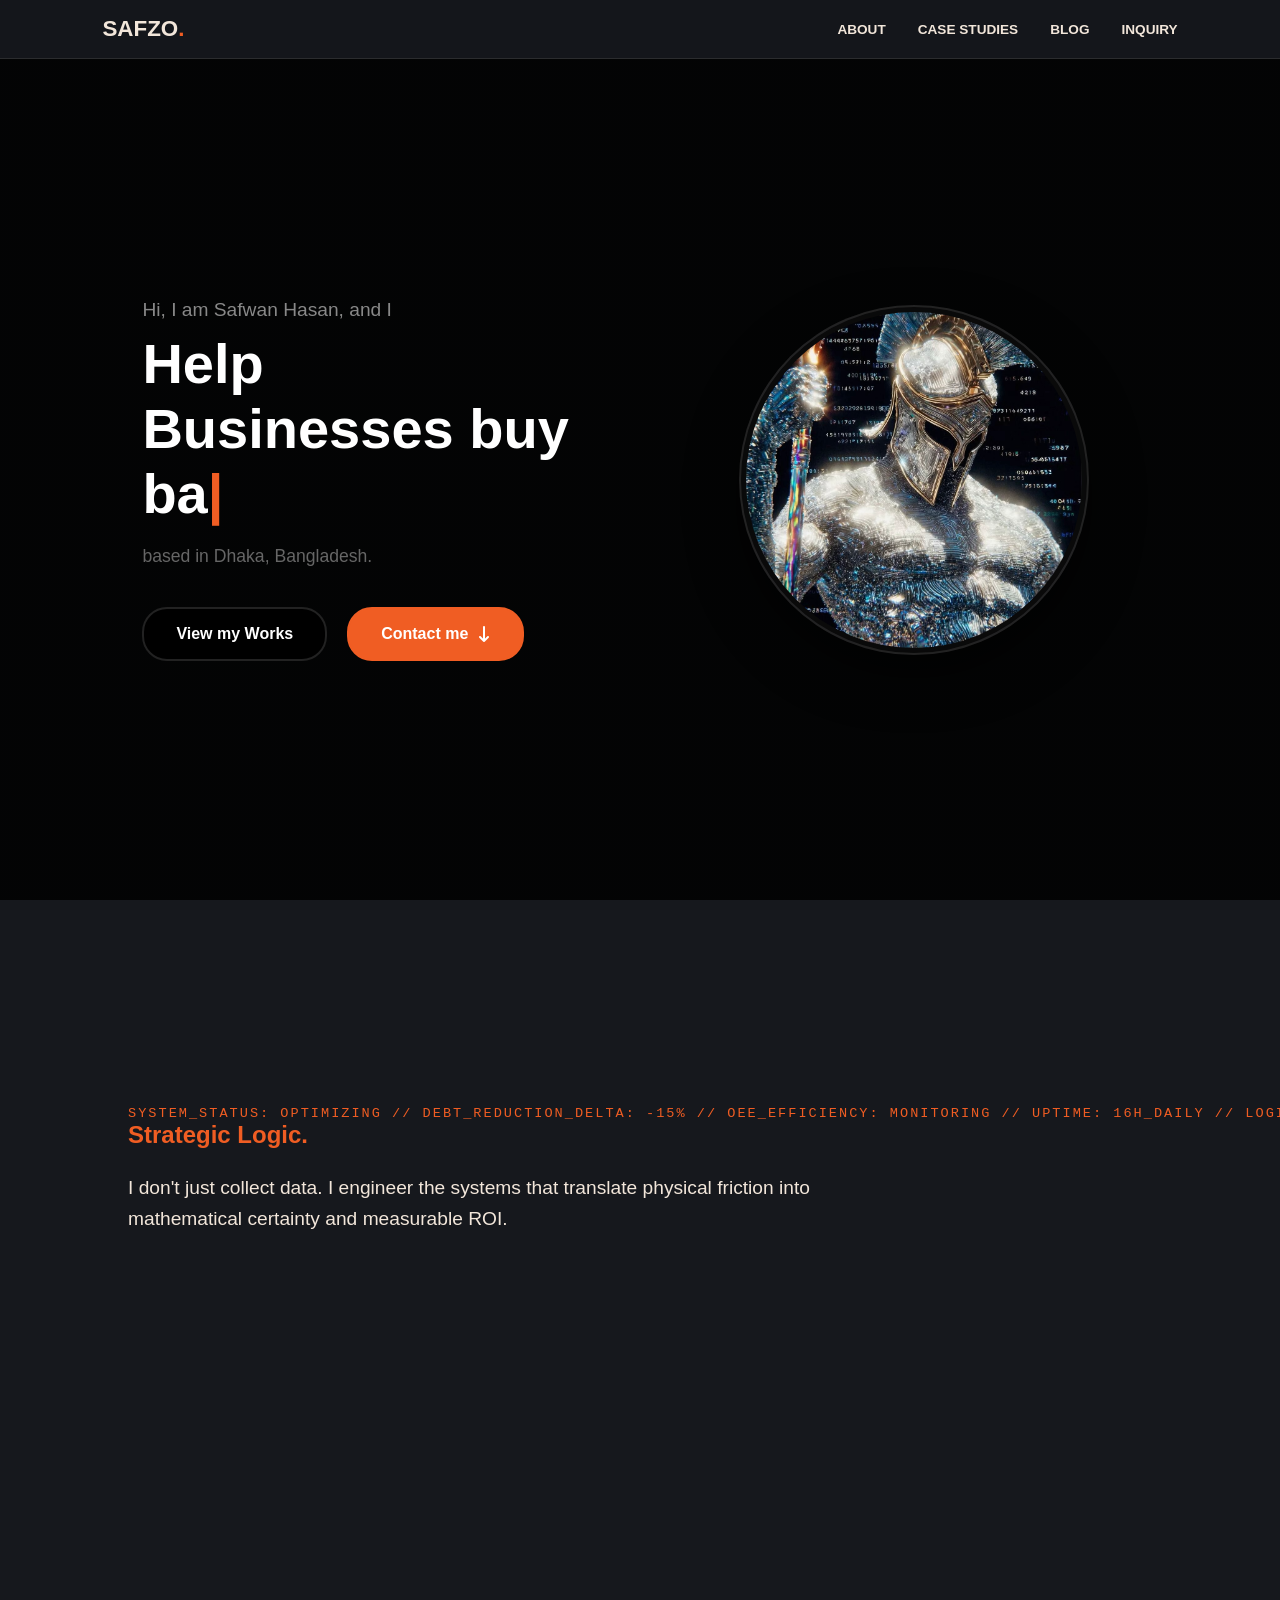
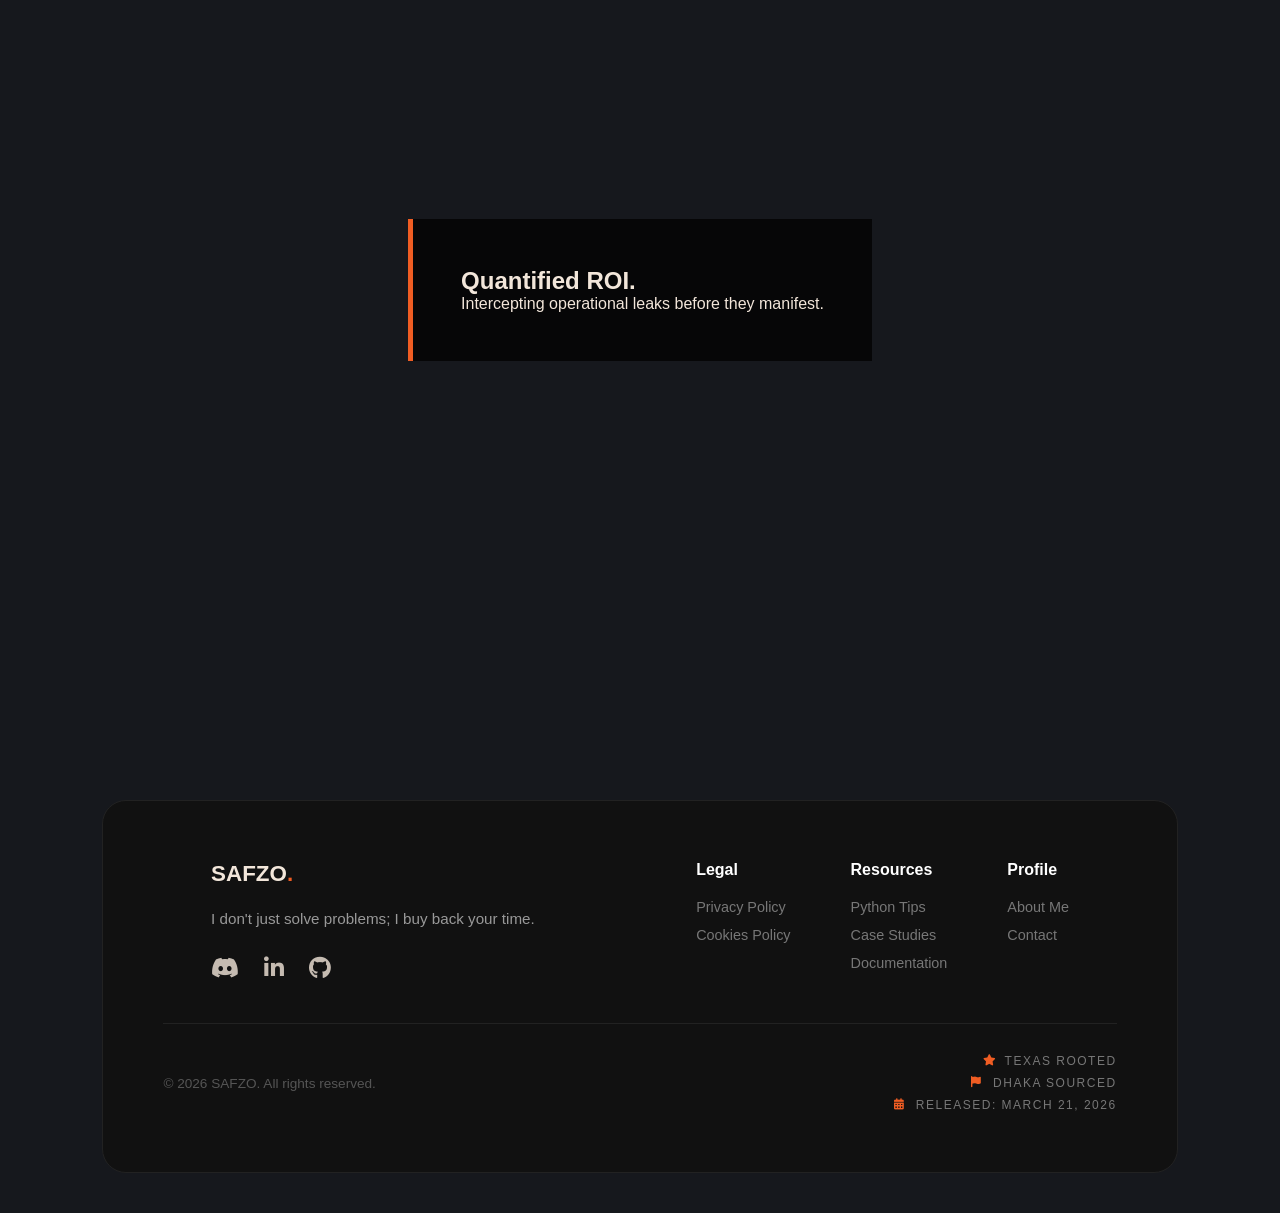
==== index.html @ 4d89f004 "Update index.html" ====
<!DOCTYPE html>
<html lang="en">
<head>
    <meta charset="UTF-8">
    <meta name="viewport" content="width=device-width, initial-scale=1.0">
    <title>SAFZO | Home</title>
    <link rel="stylesheet" href="style.css">
    <link rel="stylesheet" href="https://cdnjs.cloudflare.com/ajax/libs/font-awesome/6.5.1/css/all.min.css">
</head>
<body>
    <nav>
        <a href="./index.html" class="logo">SAFZO<span>.</span></a>
        <ul class="nav-links">
            <li><a href="about.html">About</a></li>
            <li><a href="cases.html">Case Studies</a></li>
            <li><a href="blog.html">Blog</a></li>
            <li><a href="inquiry.html">Inquiry</a></li>
        </ul>
        <button class="hamburger" id="hamBtn">☰</button>
    </nav>


    <div class="mobile-menu" id="mobileMenu">
        <button class="close-mobile" id="closeMenu">✕</button>
        <a href="./index.html" style="color:var(--accent-orange)">Home</a>
        <a href="about.html">About</a>
        <a href="cases.html">Case Studies</a>
        <a href="blog.html">Blog</a>
        <a href="inquiry.html">Inquiry</a>
    </div>


    <section class="hero-parallax-section">
        <div class="hero-container">
            <div class="hero-text-col">
                <p class="hero-intro">Hi, I am Safwan Hasan, and I</p>

             
                <h1 class="hero-title">
                    <span id="typewriter"></span><span class="cursor">|</span>
                </h1>
                
                <p class="hero-sub">based in Dhaka, Bangladesh.</p>

      
                <div class="hero-actions">
                    <a href="cases.html" class="btn btn-works">View my Works</a>
                    <a href="inquiry.html" class="btn btn-contact">Contact me <i class="fa-solid fa-arrow-down-long"></i></a>
                </div>
            </div>

     
            <div class="hero-image-col">
                <div class="image-wrapper">
                    <img src="Binary Bane.jpg" alt="Safwan Hasan" class="hero-headshot">
                </div>
            </div>
        </div>
    </section>


    <section class="static-section">
        <div style="width: 100%;">
            <section class="marquee-ribbon">
                <div class="marquee-track">
                    <div class="marquee-content">
                        <span>SYSTEM_STATUS: OPTIMIZING // DEBT_REDUCTION_DELTA: -15% // OEE_EFFICIENCY: MONITORING // UPTIME: 16H_DAILY // LOGISTICS_PIPELINE: INITIALIZING // </span>
                        <span>SYSTEM_STATUS: OPTIMIZING // DEBT_REDUCTION_DELTA: -15% // OEE_EFFICIENCY: MONITORING // UPTIME: 16H_DAILY // LOGISTICS_PIPELINE: INITIALIZING // </span>
                        <span>SYSTEM_STATUS: OPTIMIZING // DEBT_REDUCTION_DELTA: -15% // OEE_EFFICIENCY: MONITORING // UPTIME: 16H_DAILY // LOGISTICS_PIPELINE: INITIALIZING // </span>
                    </div>
                </div>
            </section>
            <h2 style="color:var(--accent-orange); margin-bottom: 1.5rem;">Strategic Logic.</h2>
            <p style="font-size: 1.2rem; line-height: 1.6; max-width: 800px;">
                I don't just collect data. I engineer the systems that translate physical friction into mathematical certainty and measurable ROI.
            </p>
        </div>
    </section>

    <section class="parallax-bg" style="background-image: linear-gradient(rgba(0,0,0,0.6), rgba(0,0,0,0.6)), url('https://images.unsplash.com/photo-1504384308090-c894fdcc538d?q=80&w=2070');">
        <div class="content-card">
            <h2>Quantified ROI.</h2>
            <p>Intercepting operational leaks before they manifest.</p>
        </div>
    </section>
        <footer class="footer-container">
        <div class="footer-card">
            <div class="footer-main">
                <div class="footer-info">
                    <a href="index.html" class="logo">SAFZO<span>.</span></a>
                    <p class="footer-bio">
                        I don't just solve problems; I buy back your time.
                    </p>
                    <div class="footer-socials">
                        <a href="https://discord.com/users/safzo" target="_blank" title="Join my Discord">
                            <i class="fa-brands fa-discord"></i>
                        </a>
                        <a href="https://www.linkedin.com/in/safhasan" target="_blank" title="LinkedIn Profile">
                            <i class="fa-brands fa-linkedin-in"></i>
                        </a>
                        <a href="https://github.com/safzo" target="_blank" title="GitHub Portfolio">
                            <i class="fa-brands fa-github"></i>
                        </a>
                    </div>
                </div>
    
                <div class="footer-columns">
                    <div class="footer-col">
                        <h4>Legal</h4>
                        <a href="legal.html">Privacy Policy</a>
                        <a href="cookies.html">Cookies Policy</a>
                    </div>
                    <div class="footer-col">
                        <h4>Resources</h4>
                        <a href="blog.html">Python Tips</a>
                        <a href="cases.html">Case Studies</a>
                        <a href="#">Documentation</a>
                    </div>
                    <div class="footer-col">
                        <h4>Profile</h4>
                        <a href="about.html">About Me</a>
                        <a href="inquiry.html">Contact</a>
                    </div>
                </div>
            </div>
    
            <hr class="footer-divider">
    
            <div class="footer-bottom">
                <p>&copy; 2026 SAFZO. All rights reserved.</p>
                <div class="footer-legal">
                    <div class="footer-log-item">
                        <i class="fa-solid fa-star"></i> Texas Rooted
                    </div>
                    <div class="footer-log-item">
                        <i class="fa-solid fa-flag"></i> Dhaka Sourced
                    </div>
                    <div class="footer-log-item">
                        <i class="fa-solid fa-calendar-days"></i> Released: March 21, 2026
                    </div>
                </div>
            </div>
        </div>
    </footer>
    <button id="backToTop" title="Go to top">↑</button>
    <script src="script.js"></script>
</body>
</html>
---- style.css ----
:root {
    --bg-black: #16181d;
    --card-blue: #1f2833;
    --accent-orange: #f05d23;
    --text-beige: #f2e6da;
}

* { margin: 0; padding: 0; box-sizing: border-box; scroll-behavior: smooth; }
body { 
    background: var(--bg-black); 
    color: var(--text-beige); 
    font-family: 'Inter', sans-serif; 
    overflow-x: hidden;
    min-height: 100vh; /* Takes at least the full screen */
    overflow-y: visible; /* Standard scrolling */
}



/* --- NAVIGATION --- */
nav {
    position: fixed; top: 0; width: 100%; padding: 1rem 8%;
    display: flex; justify-content: space-between; align-items: center;
    background: rgba(22, 24, 29, 0.95); backdrop-filter: blur(10px);
    z-index: 2000; border-bottom: 1px solid rgba(242, 230, 218, 0.1);
}
.logo { text-decoration: none; color: var(--text-beige); font-weight: 800; font-size: 1.4rem; }
.logo span { color: var(--accent-orange); }

.nav-links { display: flex; list-style: none; gap: 2rem; }
.nav-links a { 
    color: var(--text-beige); 
    text-decoration: none; 
    font-size: 0.85rem; 
    font-weight: 600; 
    text-transform: uppercase; 
    /* Smooth transition for the color change */
    transition: color 0.3s ease;
}
.nav-links a:hover {
    color: var(--accent-orange);
}

.hamburger { display: none; background: none; border: none; color: var(--text-beige); font-size: 1.8rem; cursor: pointer; z-index: 4000; }

/* --- MOBILE MENU --- */
.mobile-menu {
    position: fixed; 
    top: 0; 
    right: -100%; 
    width: 100%; 
    height: 100vh;
    background: var(--bg-black); 
    z-index: 3000; 
    display: flex; 
    flex-direction: column;
    justify-content: center; 
    align-items: center; 
    transition: 0.4s cubic-bezier(0.77,0,0.175,1);
}

/* Styling for the internal Close button */
.close-mobile {
    position: absolute;
    top: 25px;
    right: 8%;
    background: none;
    border: none;
    color: var(--accent-orange); /* Orange makes it easy to find */
    font-size: 2.5rem;
    cursor: pointer;
    padding: 10px;
}

.mobile-menu.active { right: 0; }
.mobile-menu a { 
    font-size: 1.8rem; color: var(--text-beige); text-decoration: none; 
    padding: 1.2rem 0; width: 80%; text-align: center; border-bottom: 1px solid var(--accent-orange);
}

@media (max-width: 1024px) {
    .nav-links { display: none; }
    .hamburger { display: block; }
}

/* --- SECTIONS --- */
/* First Section */

.hero-parallax-section {
    /* Replace the URL with your preferred technical/dark background */
    background-image: linear-gradient(rgba(0,0,0,0.85), rgba(0,0,0,0.85)), 
                      url('https://images.unsplash.com/photo-1451187580459-43490279c0fa?q=80&w=2072');
    
    background-attachment: fixed; /* This creates the Parallax effect */
    background-position: center;
    background-repeat: no-repeat;
    background-size: cover;
    
    display: flex;
    align-items: center;
    min-height: 100vh;
    width: 100%;
}

/* Ensure the container inside stays centered and transparent */
.hero-container {
    display: flex;
    justify-content: space-between;
    align-items: center;
    max-width: 1200px;
    margin: 0 auto;
    padding: 160px 8% 100px; /* Extra top padding to clear the fixed nav */
    min-height: 80vh;
    width: 100%;
    gap: 100px; /* To increase the distance between the columns */
}

.hero-text-col { flex: 1; }

.hero-intro {
    font-size: 1.2rem;
    color: #888;
    margin-bottom: 10px;
}

/* Maintain existing text and image styles */
.hero-title {
    font-size: 3.5rem;
    min-height: 1.2em; /* Prevents layout jump while typing */
    margin-bottom: 20px;
    color: #fff;
}

.highlight-orange {
    color: var(--accent-orange);
    text-shadow: 0 0 15px rgba(255, 136, 0, 0.3); /* Subtle glow for the final text */
    transition: color 0.5s ease;
}

.hero-sub {
    font-size: 1.1rem;
    color: #666;
    margin-bottom: 40px;
}

/* Buttons: 25px corners and specific hover logic */
.hero-actions { display: flex; gap: 20px; }

.btn {
    padding: 16px 32px;
    border-radius: 25px;
    font-weight: 600;
    text-decoration: none;
    transition: 0.3s all ease;
    display: inline-flex;
    align-items: center;
    gap: 10px;
}

.btn-works {
    background: #000;
    color: #fff;
    border: 2px solid #222;
}

.btn-works:hover {
    background: var(--accent-orange);
    border-color: var(--accent-orange);
}

.btn-contact {
    background: var(--accent-orange);
    color: #fff;
    border: 2px solid var(--accent-orange);
}

.btn-contact:hover {
    background: transparent;
    color: var(--accent-orange);
}

/* Image Wrapper: Circle with 2px border and shadow */
.hero-image-col {
    flex: 1;
    display: flex;
    justify-content: center;
}

/* Adjust image wrapper for better visibility against parallax bg */
.image-wrapper {
    width: 350px;
    height: 350px;
    border-radius: 50%;
    border: 2px solid rgba(255, 255, 255, 0.1);
    padding: 5px;
    background: rgba(17, 17, 17, 0.5); /* Semi-transparent backing */
    backdrop-filter: blur(5px); /* Modern frosted glass effect */
    box-shadow: 0 20px 50px rgba(0,0,0,0.6);
    overflow: hidden;
}

.hero-headshot {
    width: 100%;
    height: 100%;
    object-fit: cover;
    border-radius: 50%;
}

/* Typewriter Cursor */
.cursor {
    animation: blink 0.7s infinite;
    color: var(--accent-orange);
}

@keyframes blink {
    0%, 100% { opacity: 1; }
    50% { opacity: 0; }
}

/* MOBILE RESPONSIVENESS */
@media (max-width: 992px) {
    .hero-container {
        flex-direction: column-reverse; /* Puts Photo on top, Text below */
        text-align: center;
        gap: 50px;
        padding-top: 150px;
    }

    .hero-title {
        font-size: 2.5rem;
    }

    .hero-actions {
        justify-content: center;
    }

    .image-wrapper {
        width: 280px; /* Slightly smaller for mobile */
        height: 280px;
    }
}

/* Text marquee */
.marquee-section {
    width: 100%;
    background-color: #0a0a0a; /* Dark Terminal Background */
    border-top: 1px solid #222;
    border-bottom: 1px solid #222;
    overflow: hidden;
    padding: 12px 0;
    cursor: default;
}

.marquee-wrapper {
    display: flex;
    width: fit-content;
}

.marquee-content {
    display: flex;
    white-space: nowrap;
    /* Adjust '30s' to make it faster or slower */
    animation: scroll-left 30s linear infinite; 
}

/* THE HOVER PAUSE */
.marquee-section:hover .marquee-content {
    animation-play-state: paused;
}

.marquee-content span {
    font-family: 'Space Mono', 'Courier New', monospace;
    font-size: 0.85rem;
    color: var(--accent-orange); /* Or your preferred brand color */
    letter-spacing: 2px;
    padding-right: 60px; /* Space between the text and its duplicate */
}

/* THE SEAMLESS MATH */
@keyframes scroll-left {
    0% {
        transform: translateX(0);
    }
    100% {
        /* Move exactly half of the duplicated content */
        transform: translateX(-50%); 
    }
}

/* Other sections */
.parallax-bg {
    height: 100vh; background-attachment: fixed; background-position: center;
    background-size: cover; display: flex; align-items: center; justify-content: center;
}
.static-section { min-height: 60vh; padding: 100px 10%; display: flex; align-items: center; background: var(--bg-black); }
.content-card { background: rgba(0,0,0,0.75); padding: 3rem; border-left: 5px solid var(--accent-orange); max-width: 700px; }

/* --- GRID & CARDS --- */
.grid { display: grid; grid-template-columns: repeat(auto-fit, minmax(300px, 1fr)); gap: 2.5rem; padding: 120px 8% 80px; /* Top padding prevents nav overlap */}
.card { background: var(--card-blue); border-radius: 12px; overflow: hidden; cursor: pointer; transition: 0.4s; border: 1px solid rgba(242,230,218,0.1); }
.card:hover { transform: translateY(-10px); border-color: var(--accent-orange); }
.card-img { width: 100%; height: 200px; object-fit: cover; }
.card-body { padding: 1.5rem; }

/* --- MODAL (The Expandable List Fix) --- */
.modal {
    display: none; position: fixed; z-index: 5000; left: 0; top: 0;
    width: 100%; height: 100%; background: rgba(0,0,0,0.9); backdrop-filter: blur(5px);
}
.modal-content {
    background: var(--card-blue); margin: 5% auto; padding: 2rem;
    width: 90%; max-width: 800px; border-radius: 8px; border-left: 5px solid var(--accent-orange);
    max-height: 85vh; overflow-y: auto; position: relative;
}
.close-btn { position: absolute; top: 15px; right: 20px; font-size: 2rem; cursor: pointer; }

/* --- NEWSPAPER FORMATTING --- */
.journal-header { border-bottom: 2px solid var(--accent-orange); margin-bottom: 2rem; padding-bottom: 1rem; }
.journal-title { font-size: 2.5rem; line-height: 1.1; margin-bottom: 1rem; color: #fff; }

.meta-info { display: flex; align-items: center; gap: 1.5rem; margin-bottom: 1rem; }
.read-badge { 
    background: rgba(0, 122, 255, 0.15); color: #007aff; 
    padding: 4px 12px; border-radius: 20px; font-size: 0.75rem; 
    font-weight: 700; display: flex; align-items: center; gap: 6px;
}
.author-name { font-size: 0.9rem; opacity: 0.6; text-transform: uppercase; letter-spacing: 1px; }

.journal-body p { line-height: 1.7; margin-bottom: 1.5rem; font-size: 1.05rem; color: #d1d1d1; }
.journal-body h4 { color: var(--accent-orange); margin: 2rem 0 1rem; font-size: 1.3rem; }

/* Code Block Styling */
.code-box { 
    background: #0b0c10; 
    padding: 1.5rem; 
    border-radius: 6px; 
    border-left: 3px solid #4a4a4a; 
    font-family: 'Fira Code', monospace; 
    font-size: 0.9rem; 
    margin: 1rem 0; 
    overflow-x: auto; 
    color: #9cdcfe;
    
    text-align: left;           /* Forces text to the left */
    white-space: pre;          /* Respects line breaks */
    display: block;             /* Ensures it takes the full width available */
}

/* --- FORMS --- */
.form-card { background: var(--card-blue); padding: 3rem; border-radius: 12px; width: 90%; max-width: 600px; margin: 150px auto; border-left: 6px solid var(--accent-orange); }
input, textarea { width: 100%; padding: 1rem; margin-bottom: 1rem; background: #0b0c10; color: #fff; border: 1px solid #1f2833; border-radius: 4px; }
.cta-btn { background: var(--accent-orange); color: white; border: none; padding: 1rem 2rem; cursor: pointer; font-weight: bold; width: 100%; }

/* --- Legal Page --- */

/* Layout Containers */
.legal-container {
    padding: 120px 8% 80px;
    display: flex;
    justify-content: center;
}

.legal-card {
    width: 100%;
    max-width: 800px;
    background: #111;
    border: 1px solid #222;
    padding: 60px;
    border-radius: 24px;
}

/* Typography matching Inquiry */
.legal-header { margin-bottom: 30px; }
.legal-title { color: var(--text-beige); font-size: 2.5rem; margin-bottom: 10px; }
.legal-subtitle { color: #666; font-size: 1rem; text-transform: uppercase; letter-spacing: 1px; }
.legal-date { color: #444; font-size: 0.8rem; margin-top: 5px; }

/* Content Blocks */
.legal-content {
    display: flex;
    flex-direction: column;
    gap: 35px;
    margin: 40px 0;
}

.block-header {
    display: flex;
    align-items: center;
    gap: 12px;
    margin-bottom: 12px;
}

.block-header i { color: var(--accent-orange); font-size: 1.1rem; }
.block-header h3 { color: var(--text-beige); font-size: 1.1rem; text-transform: uppercase; letter-spacing: 1px; }

.legal-block p {
    color: #999;
    line-height: 1.8;
    font-size: 1rem;
    padding-left: 30px; /* Aligns text with the heading after the icon */
}

.legal-block a {
    color: var(--accent-orange);
    text-decoration: none;
    border-bottom: 1px solid transparent;
    transition: 0.3s;
}

.legal-block a:hover { border-bottom: 1px solid var(--accent-orange); }

/* Mobile Adjustments */
@media (max-width: 600px) {
    .legal-card { padding: 30px; }
    .legal-title { font-size: 1.8rem; }
    .legal-block p { padding-left: 0; }
}
/* --- BACK TO TOP BUTTON --- */
#backToTop {
    position: fixed;
    bottom: 30px;
    right: 30px;
    width: 50px;
    height: 50px;
    background: var(--accent-orange);
    color: white;
    border: none;
    border-radius: 50%;
    cursor: pointer;
    font-size: 1.5rem;
    display: none; /* Hidden by default */
    align-items: center;
    justify-content: center;
    z-index: 1000;
    transition: 0.3s ease, transform 0.2s;
    box-shadow: 0 4px 15px rgba(240, 93, 35, 0.4);
}

#backToTop:hover {
    background: #ff7a45;
    transform: scale(1.1);
    box-shadow: 0 0 20px var(--accent-orange);
}

/* For mobile, make it slightly smaller so it doesn't block text */
@media (max-width: 600px) {
    #backToTop {
        bottom: 20px;
        right: 20px;
        width: 40px;
        height: 40px;
        font-size: 1.2rem;
    }
}

/* Footer Starts */
.footer-container {
    padding: 60px 8% 40px;
    background: var(--bg-black);
}

.footer-card {
    background: #111111; /* Slightly lighter than pure black */
    border: 1px solid #222;
    border-radius: 24px;
    padding: 60px;
}

.footer-main {
    display: flex;
    justify-content: space-between;
    align-items: flex-start;
    width: 100%;
    padding: 0 5%; /* Ensure there is enough padding so it doesn't touch the absolute edge */
    box-sizing: border-box;
}

/* This is the container for SAFZO, bio, and social icons */
.footer-info {
    text-align: left;
    /* Keeps the bio from stretching too far and pushing the columns */
    max-width: 40%; 
}

.footer-bio {
    margin: 20px 0;         /* The 0 keeps it pinned left */
    color: #999;
    line-height: 1.6;
    font-size: 0.95rem;
    white-space: nowrap;    /* no text wrap */
    width: auto;            /* Allows it to take its natural width */
}

.footer-socials {
    display: flex;
    gap: 25px; /* Spaced out for a cleaner look */
    margin-top: 25px;
}

.footer-socials a {
    color: var(--text-beige);
    font-size: 1.4rem; /* Makes the icons legible and "clickable" */
    text-decoration: none;
    transition: transform 0.3s ease, color 0.3s ease;
    opacity: 0.8;
}

.footer-socials a:hover {
    color: var(--accent-orange);
    opacity: 1;
    transform: translateY(-3px); /* Subtle "lift" effect on hover */
}

/* This is the container for Legal, Resources, and Profile */
.footer-columns {
    display: flex;
    gap: 60px; /* Adjust this to control spacing between Legal/Resources/Profile */
    text-align: left;
}

.footer-col h4 {
    color: #fff;
    margin-bottom: 20px;
    font-size: 1rem;
}

.footer-col a {
    display: block;
    color: #777;
    text-decoration: none;
    margin-bottom: 12px;
    font-size: 0.9rem;
    transition: 0.3s;
}

.footer-col a:hover {
    color: var(--accent-orange);
}

.footer-divider {
    border: 0;
    border-top: 1px solid #222;
    margin: 40px 0 30px;
}

.footer-bottom {
    display: flex;
    justify-content: space-between;
    align-items: center;
    color: #555;
    font-size: 0.85rem;
}

.footer-legal a {
    color: #555;
    text-decoration: none;
    margin-left: 20px;
}

.footer-legal {
    display: flex;
    flex-direction: column; /* This forces each line to start on a new row */
    align-items: flex-end; /* Aligns all text to the right side of the footer */
    gap: 8px; /* Adds space between lines */
}

.footer-log-item {
    color: #777; /* Subtle text color */
    font-size: 0.75rem;
    text-transform: uppercase;
    letter-spacing: 1.5px;
    display: flex;
    align-items: center;
    gap: 10px; /* Space between icon and text */
}

/* Icons styling - makes them match the subtle theme */
.footer-log-item i {
    color: var(--accent-orange); /* Icons take the theme color */
    font-size: 0.7rem;
    width: 12px; /* Keeps icons aligned even if they have different shapes */
    text-align: center;
}

/* Mobile Responsiveness */
@media (max-width: 768px) {
    .footer-card { padding: 40px 30px; }
    .footer-bottom { flex-direction: column; gap: 20px; text-align: center; }
    .footer-main {
        flex-direction: column; /* Stack Bio on top of Columns */
        align-items: center;
        text-align: center;
        gap: 40px;
    }
    .footer-info {
        max-width: 100%;
        margin-bottom: 20px;
    }
    .footer-bio {
        white-space: normal;    /* Allows text to wrap to new lines */
        width: 100%;            /* Takes up available width */
        max-width: 320px;       /* Keeps the line length readable */
        margin: 15px 0;         /* Pinned left vertically with SAFZO */
        text-align: left;
    }
    .footer-columns {
        display: flex;
        flex-direction: row;    /* Keep your 3-column requirement */
        justify-content: center; /* Centers the whole block of 3 columns */
        gap: 20px;              /* Tighten gap to fit on small screens */
        width: 100%;
        margin-top: 30px;
    }

    /* 3. Keep text inside columns centered or left as preferred */
    .footer-col {
        flex: 1;
        text-align: center;     /* Horizontal center alignment for column text */
        align-items: flex-start;    /* Vertical alignment to top (from previous steps) */
    }
}
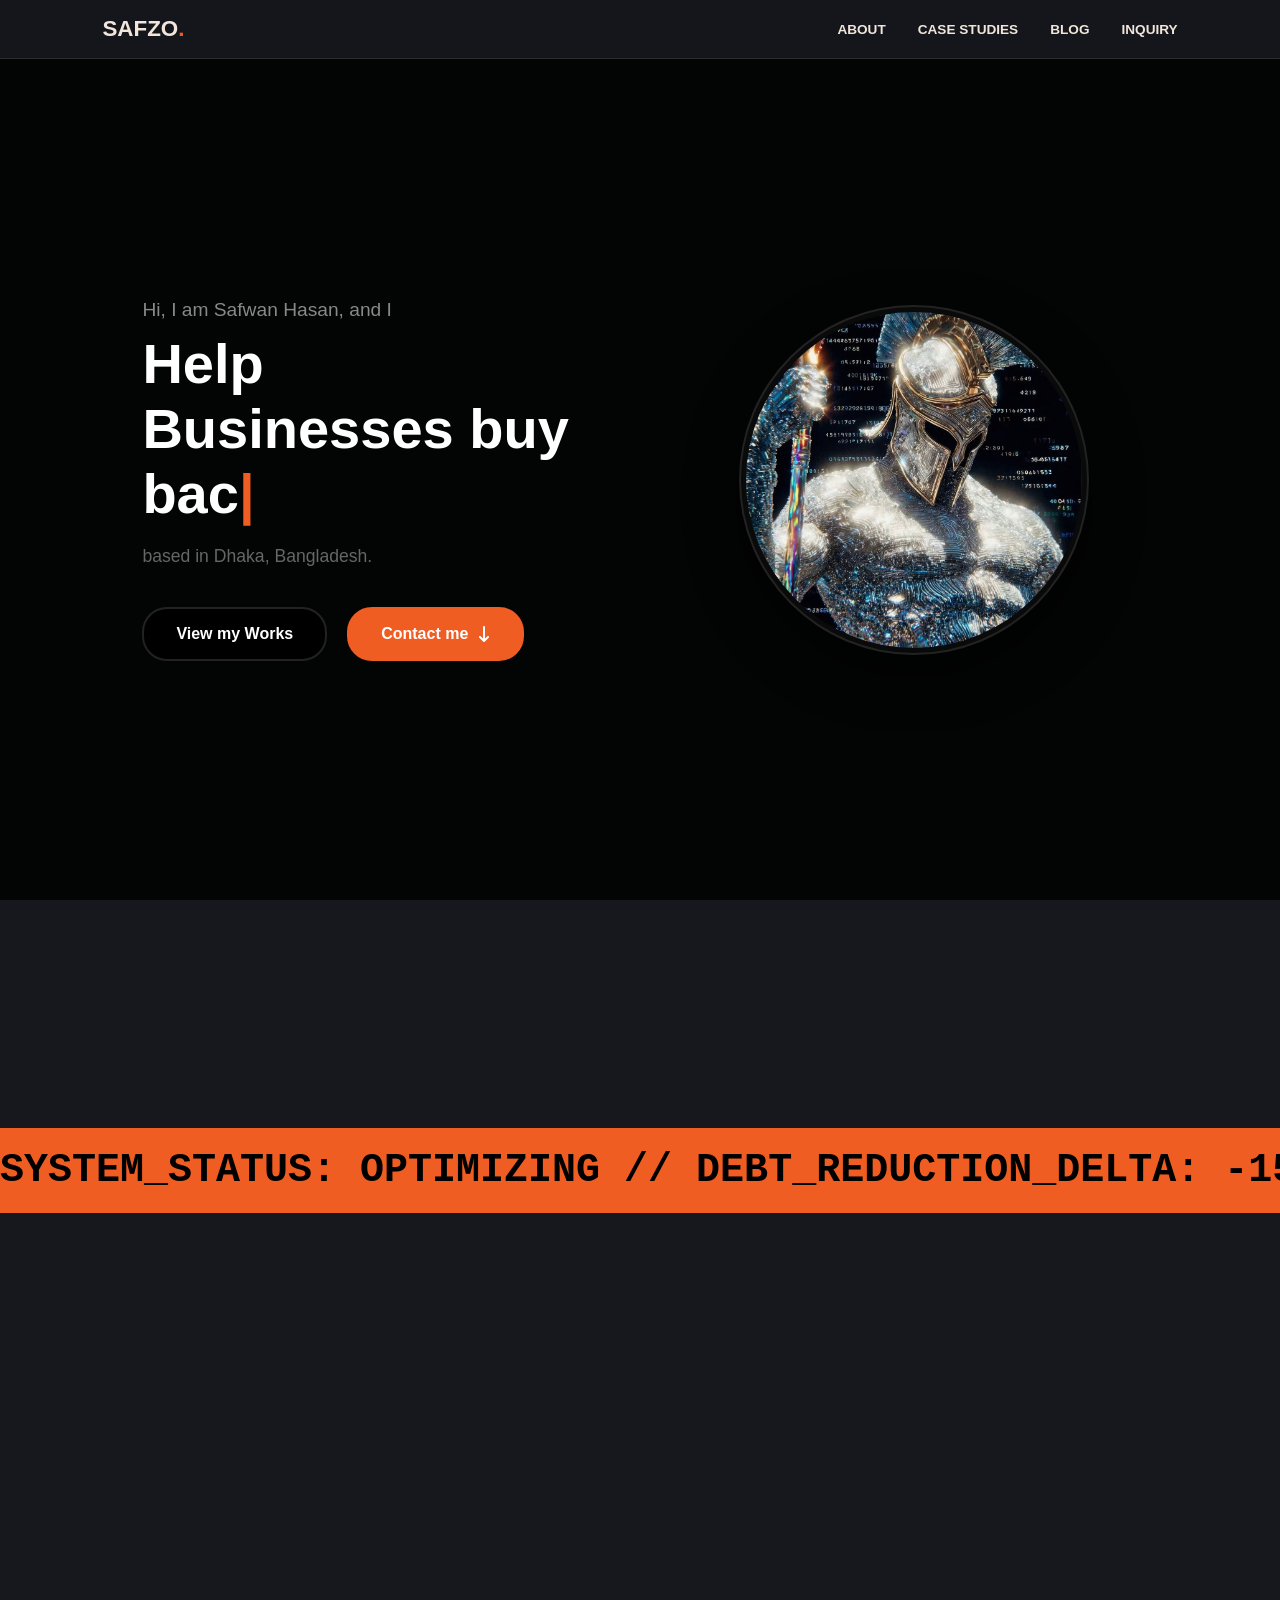
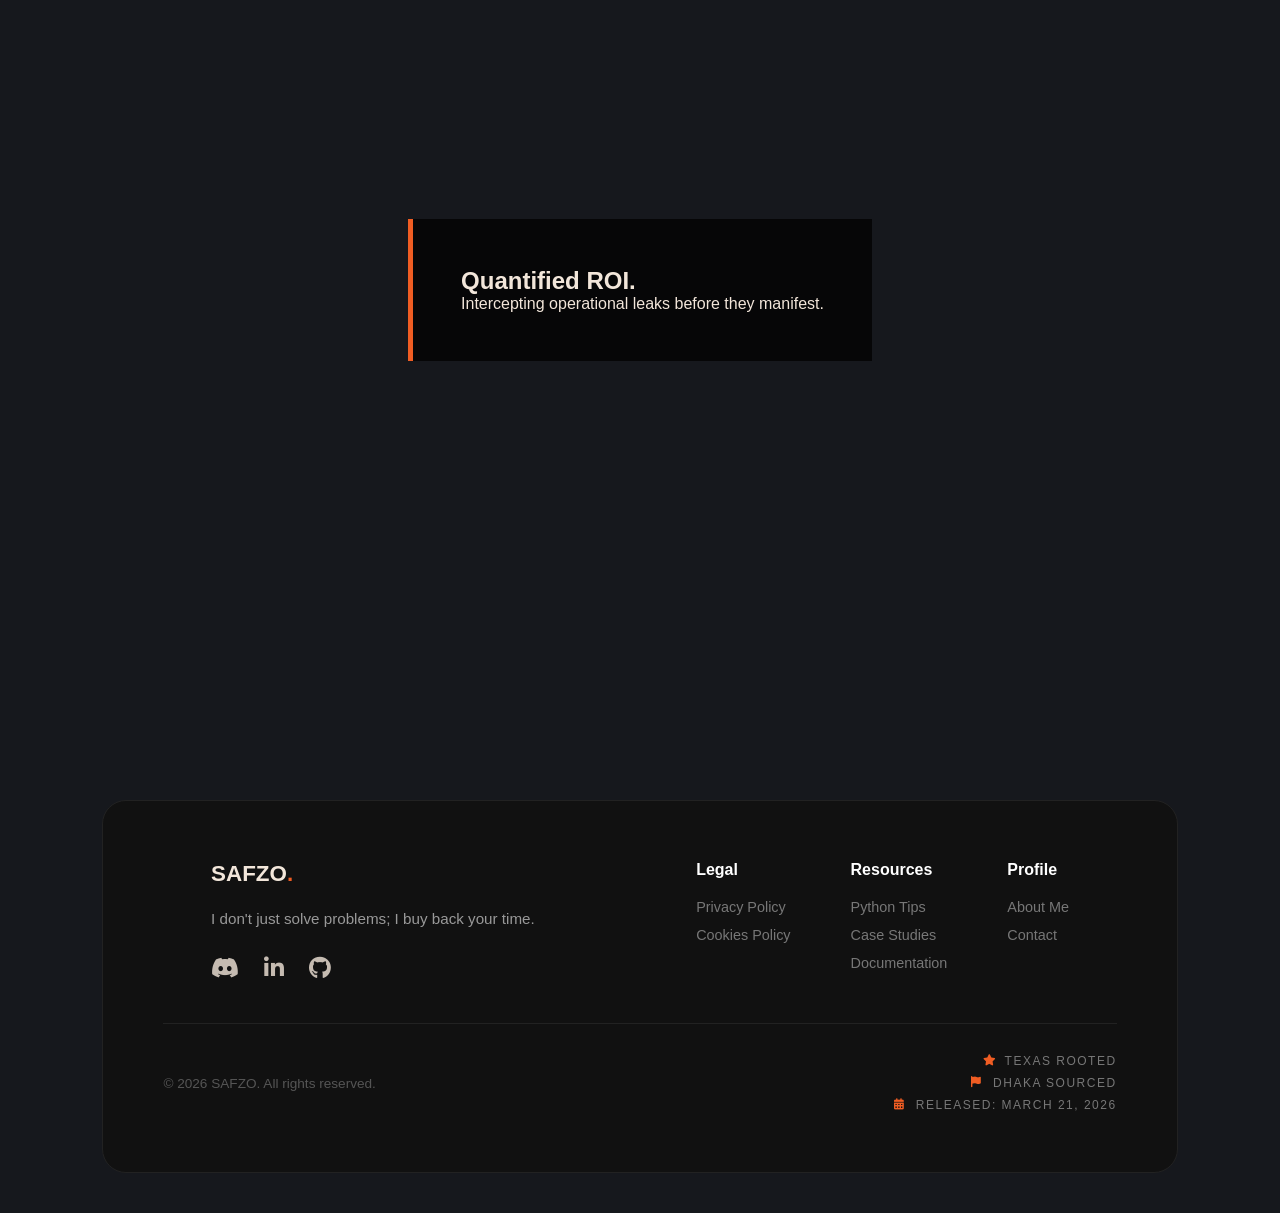
==== commit cda110da: "Added comments to index.html" ====
--- a/index.html
+++ b/index.html
@@ -9,6 +9,7 @@
 </head>
 <body>
     <nav>
+        <!-- Header -->
         <a href="./index.html" class="logo">SAFZO<span>.</span></a>
         <ul class="nav-links">
             <li><a href="about.html">About</a></li>
@@ -19,7 +20,7 @@
         <button class="hamburger" id="hamBtn">☰</button>
     </nav>
 
-
+    <!-- Mobile Menu -->
     <div class="mobile-menu" id="mobileMenu">
         <button class="close-mobile" id="closeMenu">✕</button>
         <a href="./index.html" style="color:var(--accent-orange)">Home</a>
@@ -29,7 +30,7 @@
         <a href="inquiry.html">Inquiry</a>
     </div>
 
-
+    <!-- First Section -->
     <section class="hero-parallax-section">
         <div class="hero-container">
             <div class="hero-text-col">
@@ -58,32 +59,37 @@
         </div>
     </section>
 
-
+    <!-- Second section -->
+    <!-- Text Marquee -->
     <section class="static-section">
-        <div style="width: 100%;">
-            <section class="marquee-ribbon">
-                <div class="marquee-track">
-                    <div class="marquee-content">
-                        <span>SYSTEM_STATUS: OPTIMIZING // DEBT_REDUCTION_DELTA: -15% // OEE_EFFICIENCY: MONITORING // UPTIME: 16H_DAILY // LOGISTICS_PIPELINE: INITIALIZING // </span>
-                        <span>SYSTEM_STATUS: OPTIMIZING // DEBT_REDUCTION_DELTA: -15% // OEE_EFFICIENCY: MONITORING // UPTIME: 16H_DAILY // LOGISTICS_PIPELINE: INITIALIZING // </span>
-                        <span>SYSTEM_STATUS: OPTIMIZING // DEBT_REDUCTION_DELTA: -15% // OEE_EFFICIENCY: MONITORING // UPTIME: 16H_DAILY // LOGISTICS_PIPELINE: INITIALIZING // </span>
-                    </div>
+        <section class="marquee-ribbon">
+            <div class="marquee-track">
+                <div class="marquee-content">
+                    <span>SYSTEM_STATUS: OPTIMIZING // DEBT_REDUCTION_DELTA: -15% // OEE_EFFICIENCY: MONITORING // UPTIME: 16H_DAILY // LOGISTICS_PIPELINE: INITIALIZING // </span>
+                    <span>SYSTEM_STATUS: OPTIMIZING // DEBT_REDUCTION_DELTA: -15% // OEE_EFFICIENCY: MONITORING // UPTIME: 16H_DAILY // LOGISTICS_PIPELINE: INITIALIZING // </span>
+                    <span>SYSTEM_STATUS: OPTIMIZING // DEBT_REDUCTION_DELTA: -15% // OEE_EFFICIENCY: MONITORING // UPTIME: 16H_DAILY // LOGISTICS_PIPELINE: INITIALIZING // </span>
                 </div>
-            </section>
-            <h2 style="color:var(--accent-orange); margin-bottom: 1.5rem;">Strategic Logic.</h2>
-            <p style="font-size: 1.2rem; line-height: 1.6; max-width: 800px;">
+            </div>
+        </section>
+    
+        <div class="static-content-container">
+            <h2 class="strategic-title">Strategic Logic.</h2>
+            <p class="strategic-text">
                 I don't just collect data. I engineer the systems that translate physical friction into mathematical certainty and measurable ROI.
             </p>
         </div>
     </section>
 
+    <!-- Third Section -->
     <section class="parallax-bg" style="background-image: linear-gradient(rgba(0,0,0,0.6), rgba(0,0,0,0.6)), url('https://images.unsplash.com/photo-1504384308090-c894fdcc538d?q=80&w=2070');">
         <div class="content-card">
             <h2>Quantified ROI.</h2>
             <p>Intercepting operational leaks before they manifest.</p>
         </div>
     </section>
-        <footer class="footer-container">
+
+    <!-- Footer -->
+    <footer class="footer-container">
         <div class="footer-card">
             <div class="footer-main">
                 <div class="footer-info">
@@ -103,7 +109,6 @@
                         </a>
                     </div>
                 </div>
-    
                 <div class="footer-columns">
                     <div class="footer-col">
                         <h4>Legal</h4>
--- a/style.css
+++ b/style.css
@@ -240,50 +240,54 @@
     }
 }
 
-/* Text marquee */
-.marquee-section {
-    width: 100%;
-    background-color: #0a0a0a; /* Dark Terminal Background */
-    border-top: 1px solid #222;
-    border-bottom: 1px solid #222;
+/* Text Marquee */
+.marquee-ribbon {
+    width: 100vw;
+    position: relative;
+    left: 50%;
+    right: 50%;
+    margin-left: -50vw;
+    margin-right: -50vw;
+    background-color: var(--accent-orange); /* Or #ff4d00 */
     overflow: hidden;
-    padding: 12px 0;
-    cursor: default;
-}
-
-.marquee-wrapper {
-    display: flex;
-    width: fit-content;
+    padding: 20px 0;
+    display: flex;
+    align-items: center;
+}
+
+.marquee-track {
+    display: flex;
+    width: max-content;
 }
 
 .marquee-content {
     display: flex;
     white-space: nowrap;
-    /* Adjust '30s' to make it faster or slower */
-    animation: scroll-left 30s linear infinite; 
-}
-
-/* THE HOVER PAUSE */
-.marquee-section:hover .marquee-content {
+    animation: scroll-left 40s linear infinite;
+}
+
+/* Pause on Hover Logic */
+.marquee-ribbon:hover .marquee-content {
     animation-play-state: paused;
 }
 
 .marquee-content span {
     font-family: 'Space Mono', 'Courier New', monospace;
-    font-size: 0.85rem;
-    color: var(--accent-orange); /* Or your preferred brand color */
-    letter-spacing: 2px;
-    padding-right: 60px; /* Space between the text and its duplicate */
-}
-
-/* THE SEAMLESS MATH */
+    font-weight: 900; /* Bold, like the 'ULTIMATE BATTLE' text */
+    font-size: 2.5rem; /* Large impact size */
+    color: #000;      /* Black text on orange looks surgical/warning-style */
+    padding-right: 50px;
+    text-transform: uppercase;
+}
+
+/* The Infinite Loop Math */
 @keyframes scroll-left {
     0% {
         transform: translateX(0);
     }
     100% {
-        /* Move exactly half of the duplicated content */
-        transform: translateX(-50%); 
+        /* This moves the track exactly 1/3 since we have 3 spans */
+        transform: translateX(-33.33%); 
     }
 }
 
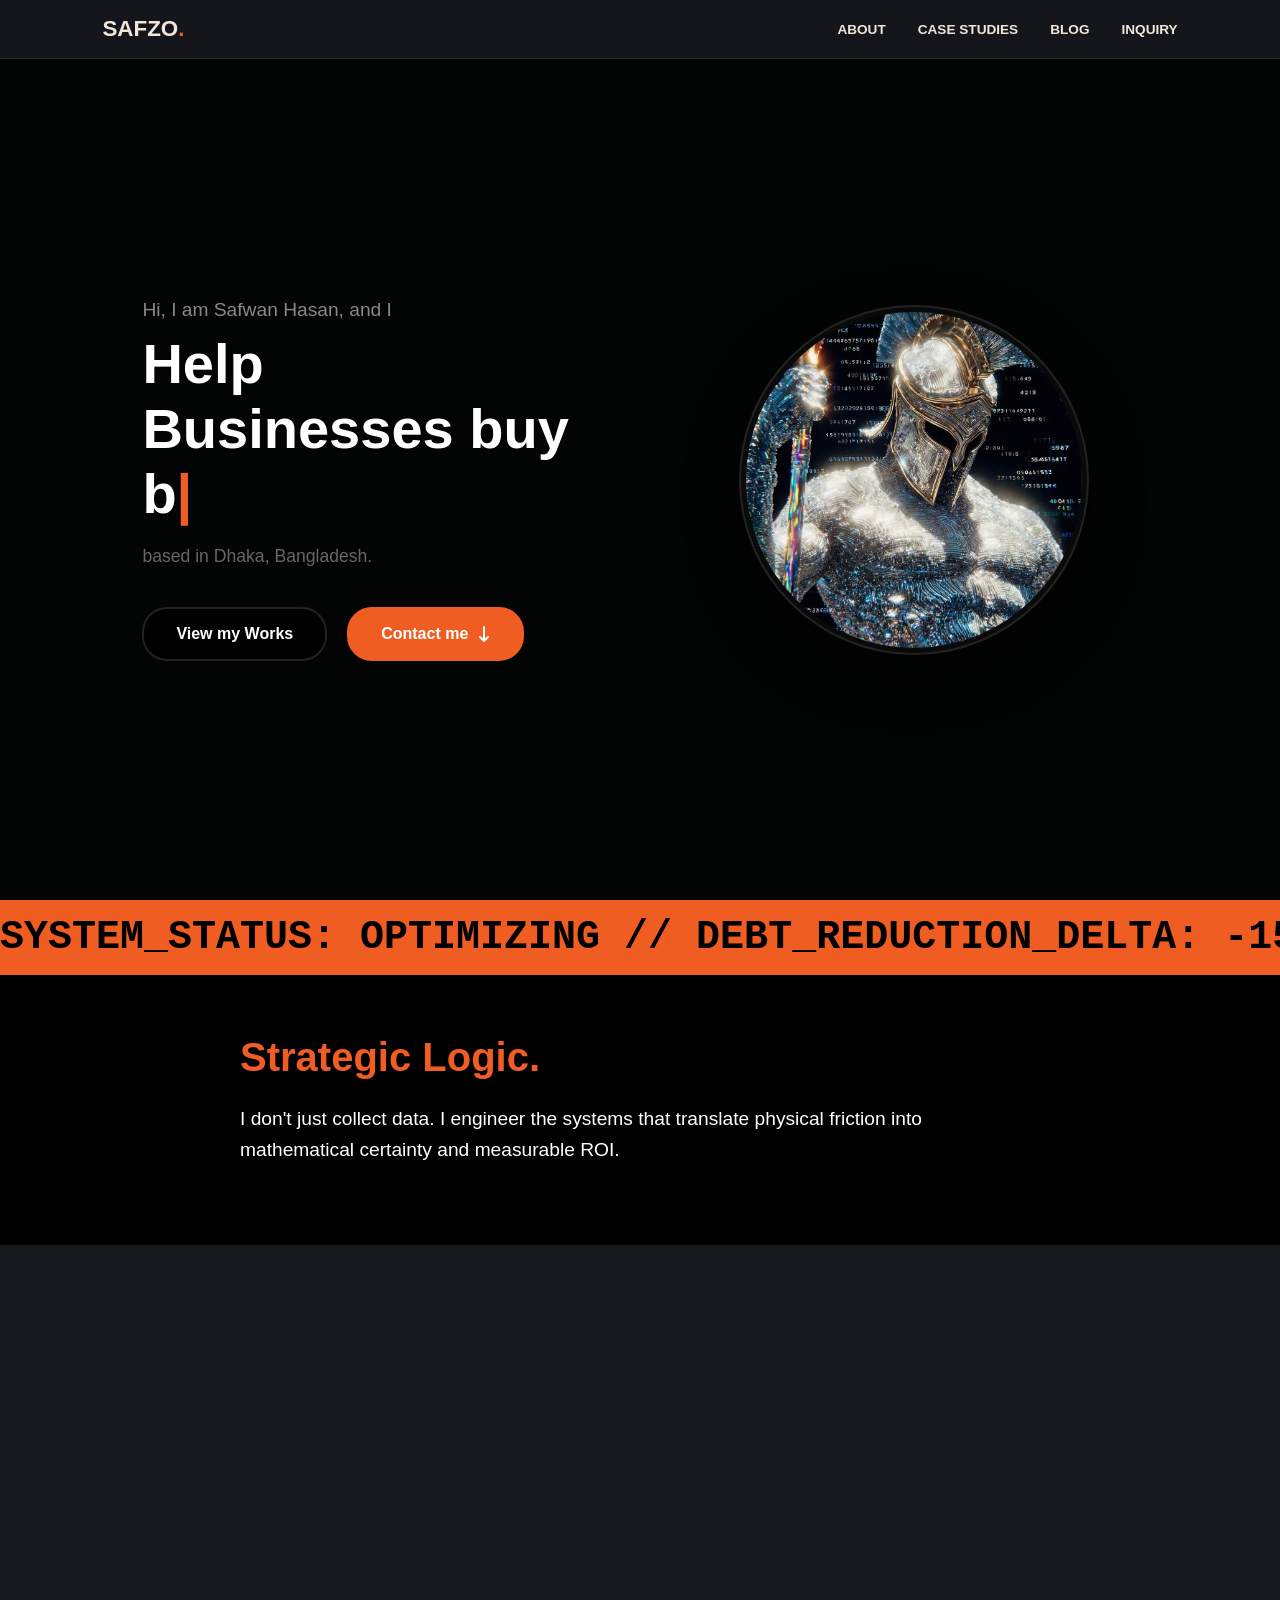
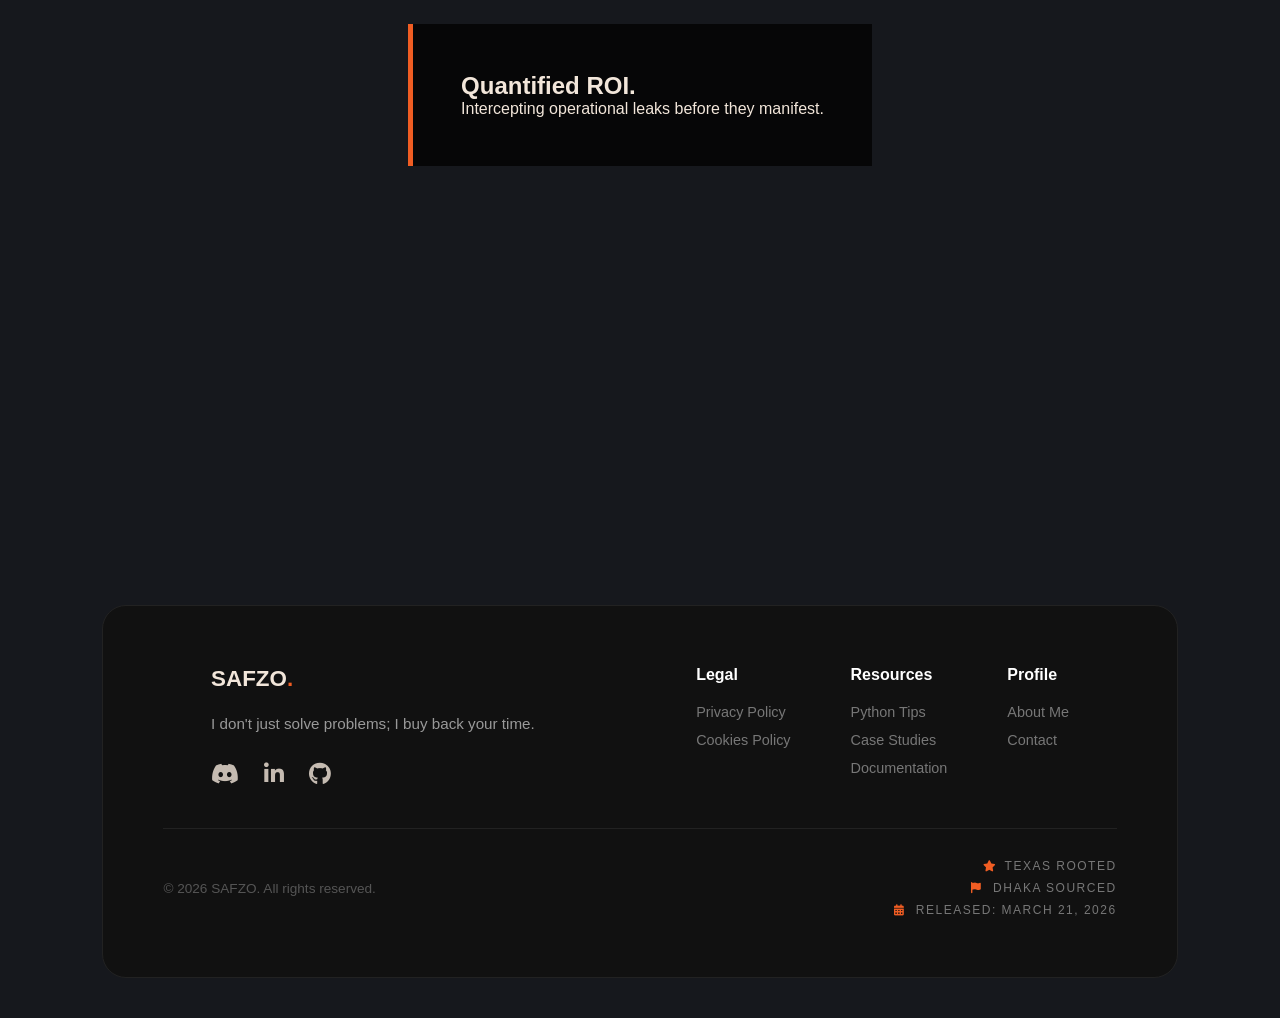
==== commit f1c6c9e4: "Updated text in marquee index.html" ====
--- a/index.html
+++ b/index.html
@@ -65,9 +65,9 @@
         <section class="marquee-ribbon">
             <div class="marquee-track">
                 <div class="marquee-content">
-                    <span>SYSTEM_STATUS: OPTIMIZING // DEBT_REDUCTION_DELTA: -15% // OEE_EFFICIENCY: MONITORING // UPTIME: 16H_DAILY // LOGISTICS_PIPELINE: INITIALIZING // </span>
-                    <span>SYSTEM_STATUS: OPTIMIZING // DEBT_REDUCTION_DELTA: -15% // OEE_EFFICIENCY: MONITORING // UPTIME: 16H_DAILY // LOGISTICS_PIPELINE: INITIALIZING // </span>
-                    <span>SYSTEM_STATUS: OPTIMIZING // DEBT_REDUCTION_DELTA: -15% // OEE_EFFICIENCY: MONITORING // UPTIME: 16H_DAILY // LOGISTICS_PIPELINE: INITIALIZING // </span>
+                    <span>SYSTEM_STATUS: OPTIMIZING // DEBT_REDUCTION_DELTA: -15% [TARGET: $1.5M] // OEE_EFFICIENCY: MONITORING [TEXTILE_OPERATIONS] // UPTIME: 16H_DAILY [THE_GRIND] // LOGISTICS_PIPELINE: INITIALIZING // </span>
+                    <span>SYSTEM_STATUS: OPTIMIZING // DEBT_REDUCTION_DELTA: -15% [TARGET: $1.5M] // OEE_EFFICIENCY: MONITORING [TEXTILE_OPERATIONS] // UPTIME: 16H_DAILY [THE_GRIND] // LOGISTICS_PIPELINE: INITIALIZING // </span>
+                    <span>SYSTEM_STATUS: OPTIMIZING // DEBT_REDUCTION_DELTA: -15% [TARGET: $1.5M] // OEE_EFFICIENCY: MONITORING [TEXTILE_OPERATIONS] // UPTIME: 16H_DAILY [THE_GRIND] // LOGISTICS_PIPELINE: INITIALIZING // </span>
                 </div>
             </div>
         </section>
--- a/style.css
+++ b/style.css
@@ -250,9 +250,8 @@
     margin-right: -50vw;
     background-color: var(--accent-orange); /* Or #ff4d00 */
     overflow: hidden;
-    padding: 20px 0;
-    display: flex;
-    align-items: center;
+    padding: 15px 0;
+    margin-bottom: 60px; /* Space between ribbon and 'Strategic Logic' */
 }
 
 .marquee-track {
@@ -291,13 +290,43 @@
     }
 }
 
-/* Other sections */
+/* Second and Third section backgrounds */
 .parallax-bg {
-    height: 100vh; background-attachment: fixed; background-position: center;
-    background-size: cover; display: flex; align-items: center; justify-content: center;
-}
-.static-section { min-height: 60vh; padding: 100px 10%; display: flex; align-items: center; background: var(--bg-black); }
+    height: 100vh; 
+    background-attachment: fixed; 
+    background-position: center;
+    background-size: cover; 
+    display: flex; 
+    align-items: center; 
+    justify-content: center;
+}
+.static-section { 
+    padding: 0; /* REMOVE TOP PADDING HERE */
+    width: 100%;
+    background-color: #000; /* Matching your theme */
+    display: flex;
+    flex-direction: column; 
+}
 .content-card { background: rgba(0,0,0,0.75); padding: 3rem; border-left: 5px solid var(--accent-orange); max-width: 700px; }
+
+/* --- The Text Container --- */
+.static-content-container {
+    padding: 0 10% 80px 10%; /* Left/Right padding and Bottom padding */
+    max-width: 1200px;
+    margin: 0 auto; /* Centers the text block */
+}
+.strategic-title {
+    color: var(--accent-orange);
+    margin-bottom: 1.5rem;
+    font-size: 2.5rem;
+}
+.strategic-text {
+    font-size: 1.2rem;
+    line-height: 1.6;
+    max-width: 800px;
+    color: #fff;
+}
+
 
 /* --- GRID & CARDS --- */
 .grid { display: grid; grid-template-columns: repeat(auto-fit, minmax(300px, 1fr)); gap: 2.5rem; padding: 120px 8% 80px; /* Top padding prevents nav overlap */}
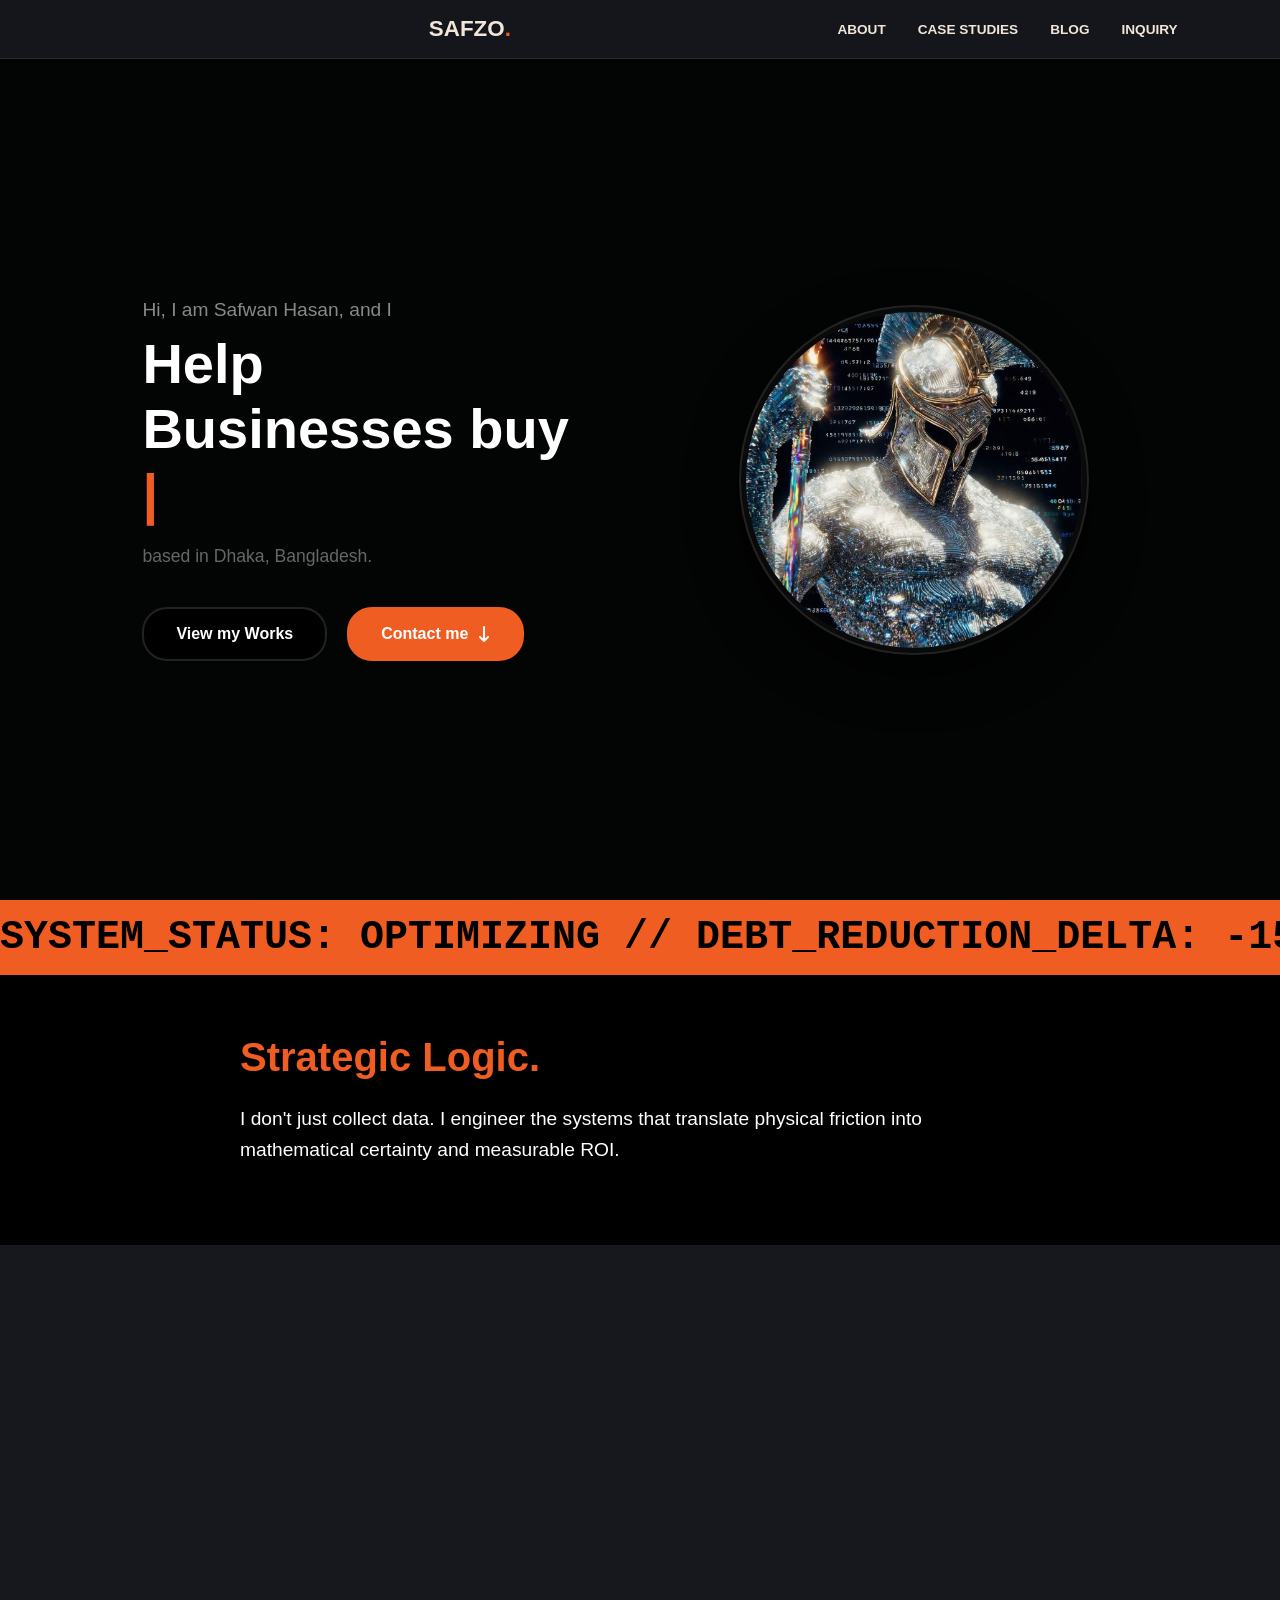
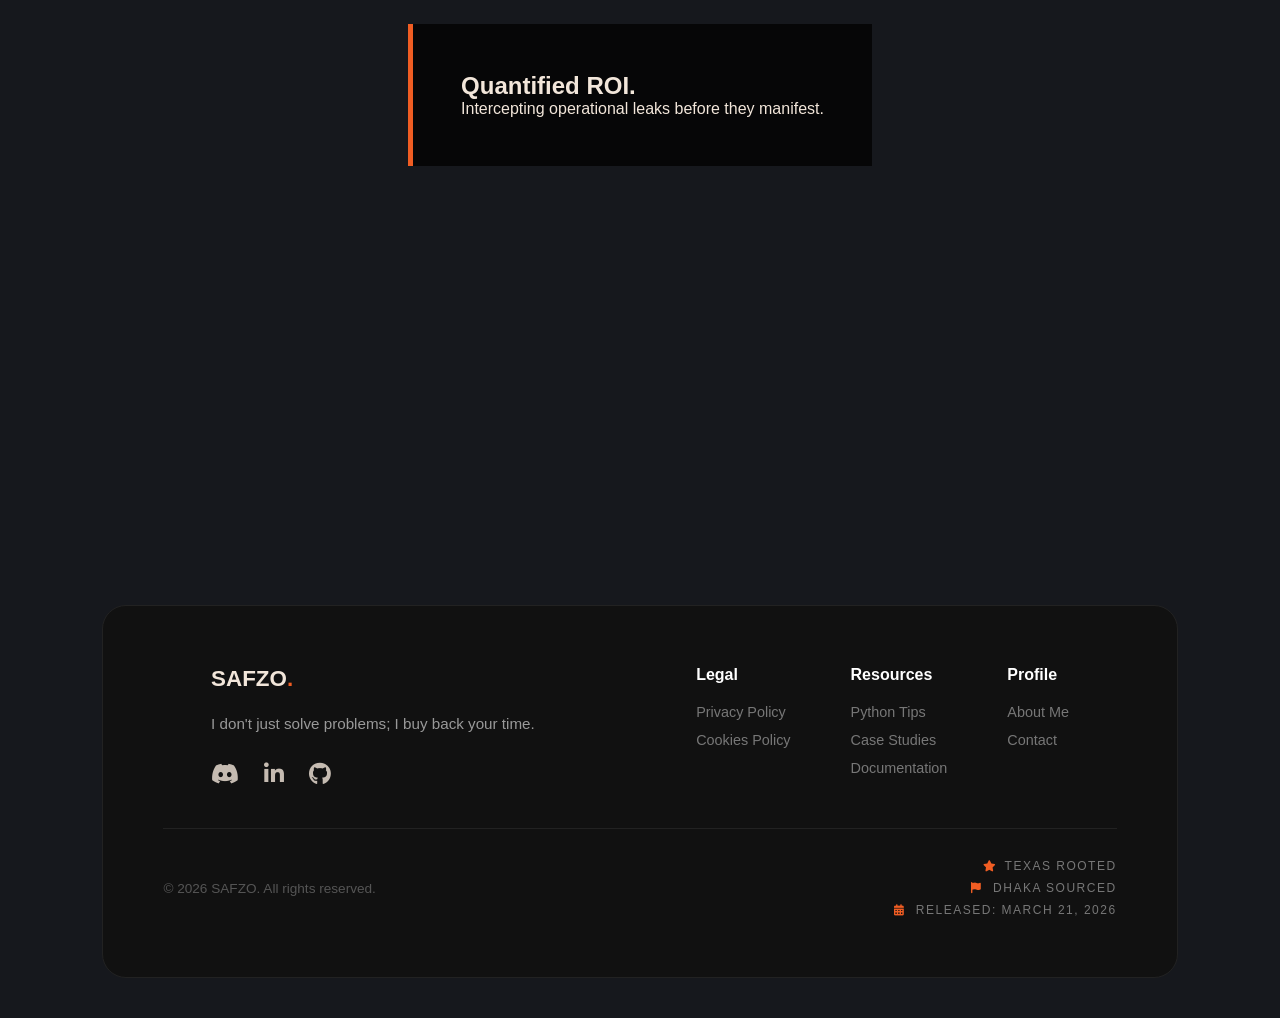
==== commit 9f05f9de: "Add pixel-pal-wrapper and pup-sprite divs" ====
--- a/index.html
+++ b/index.html
@@ -10,6 +10,9 @@
 <body>
     <nav>
         <!-- Header -->
+        <div class="pixel-pal-wrapper">
+            <div class="pup-sprite"></div>
+        </div>
         <a href="./index.html" class="logo">SAFZO<span>.</span></a>
         <ul class="nav-links">
             <li><a href="about.html">About</a></li>
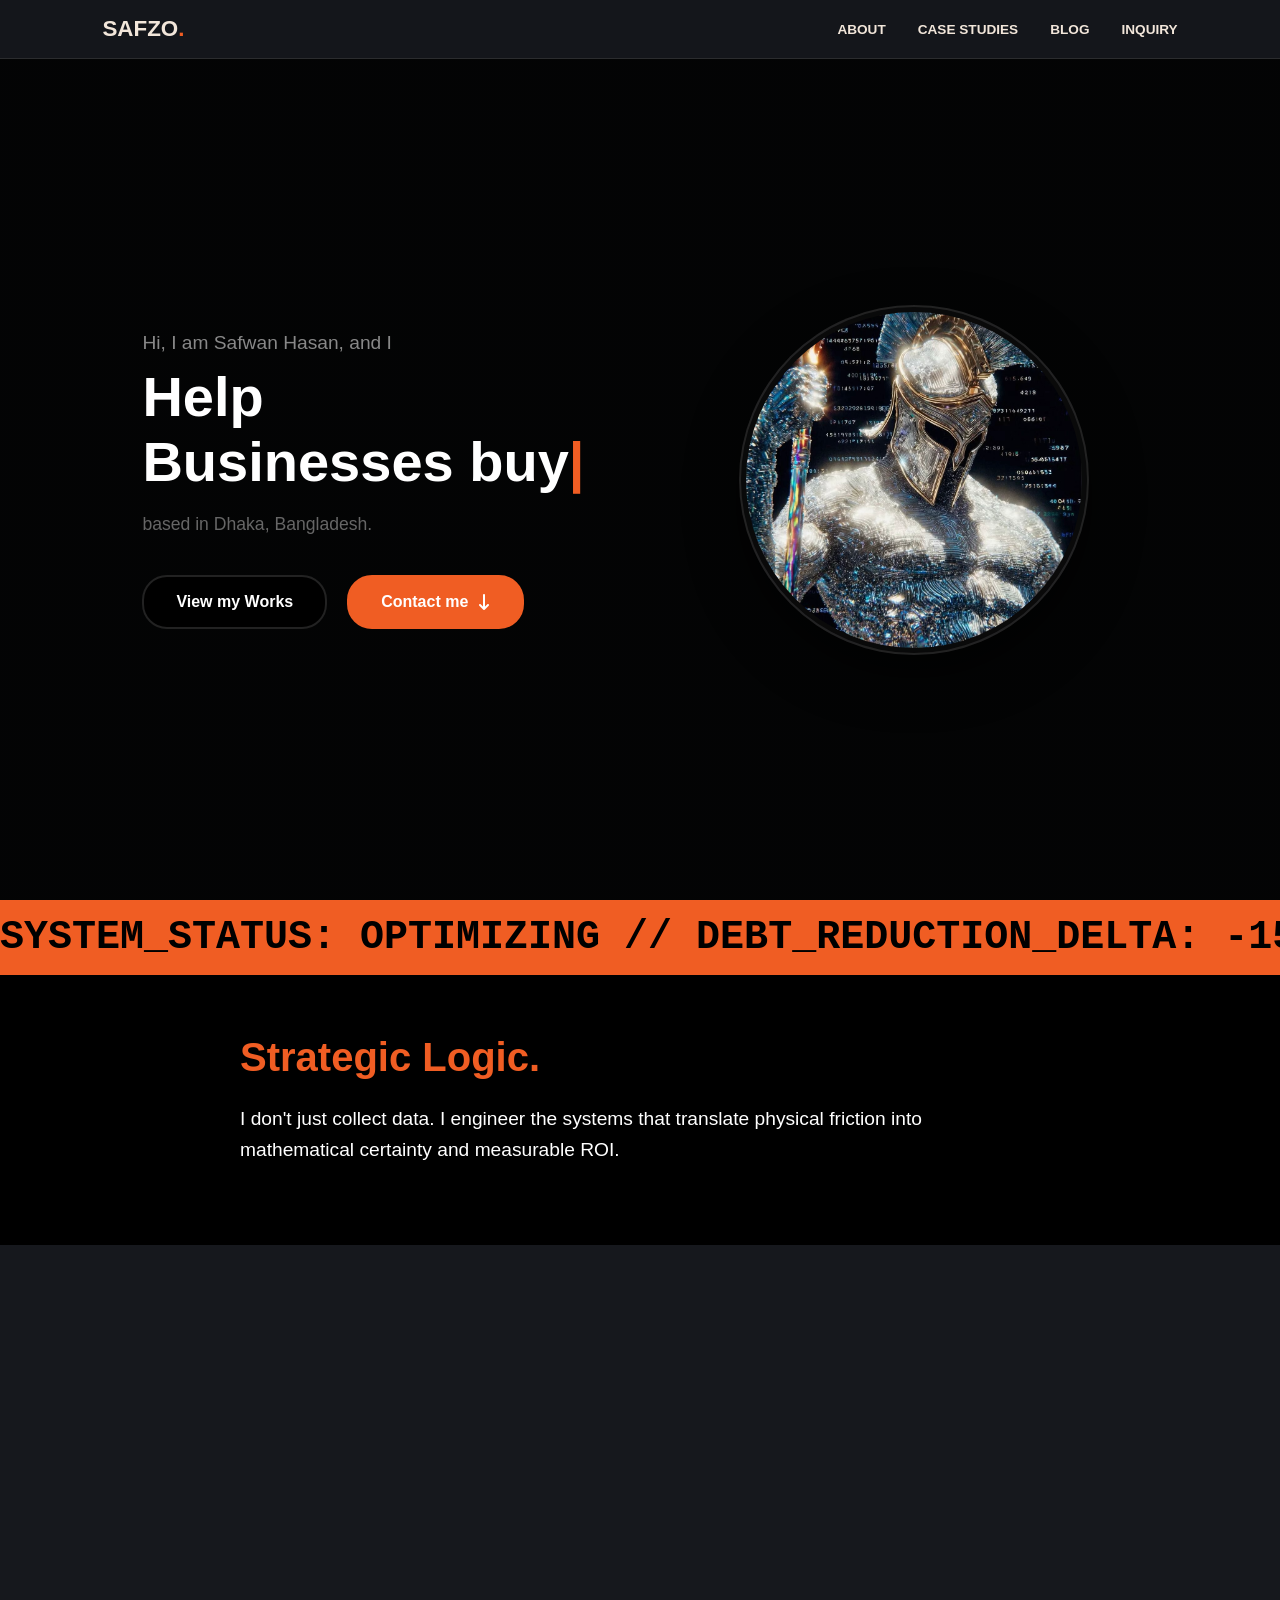
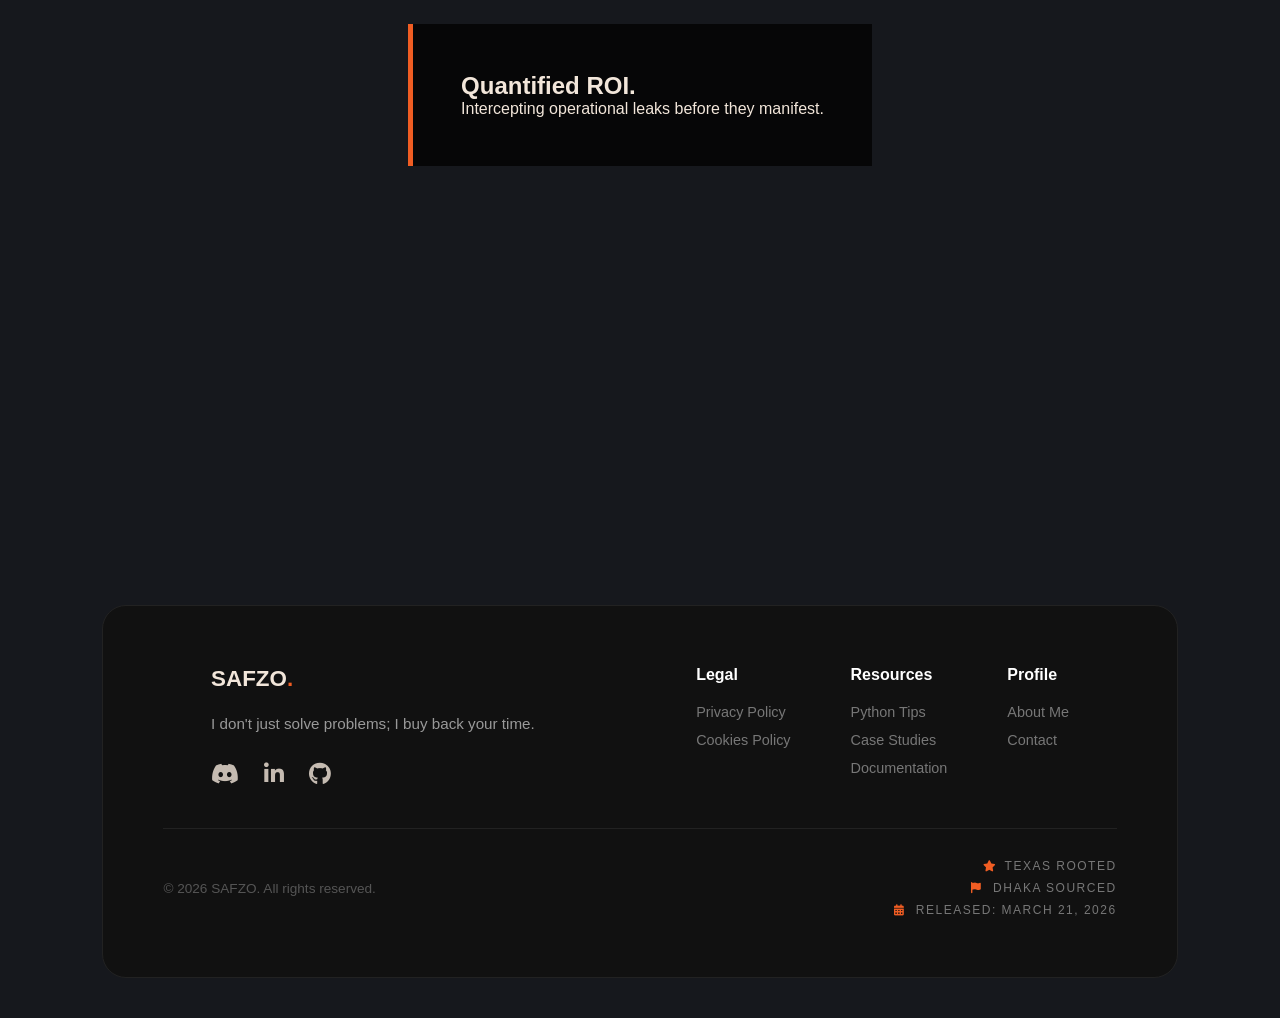
==== commit 51436deb: "Refactor navigation structure in index.html" ====
--- a/index.html
+++ b/index.html
@@ -10,10 +10,13 @@
 <body>
     <nav>
         <!-- Header -->
-        <div class="pixel-pal-wrapper">
-            <div class="pup-sprite"></div>
+        <div class="pixel-pup-brand">
+            <div class="pixel-pup-canvas">
+                <div id="pixel-pup"></div>
+            </div>
+            <a href="./index.html" class="logo">SAFZO<span>.</span></a>
         </div>
-        <a href="./index.html" class="logo">SAFZO<span>.</span></a>
+        
         <ul class="nav-links">
             <li><a href="about.html">About</a></li>
             <li><a href="cases.html">Case Studies</a></li>
--- a/style.css
+++ b/style.css
@@ -15,7 +15,43 @@
     overflow-y: visible; /* Standard scrolling */
 }
 
-
+/* --- PIXEL PAL --- */
+
+.nav-brand {
+    display: flex;
+    align-items: center;
+    gap: 12px; /* Space between pup and SAFZO */
+}
+
+.pixel-pal-wrapper {
+    width: 32px;  /* Size of one single dog frame */
+    height: 32px;
+    overflow: hidden;
+    image-rendering: pixelated; /* Keeps it crisp */
+    position: relative;
+}
+
+.pup-sprite {
+    width: 160px; /* Total width: 5 frames * 32px */
+    height: 32px;
+    background: url('assets/images/pups/spritesheet_white.png') no-repeat;
+    background-size: 160px 192px; /* Total sheet size */
+    
+    /* This creates the 'Tamagotchi' animation */
+    animation: dogWalk 0.8s steps(5) infinite;
+}
+
+/* Move the background to show each frame */
+@keyframes dogWalk {
+    from { background-position: 0 0; }
+    to { background-position: -160px 0; }
+}
+
+/* The 'Interaction' - Pup jumps when you hover over the logo */
+.nav-brand:hover .pixel-pal-wrapper {
+    transform: translateY(-5px);
+    transition: transform 0.2s ease;
+}
 
 /* --- NAVIGATION --- */
 nav {
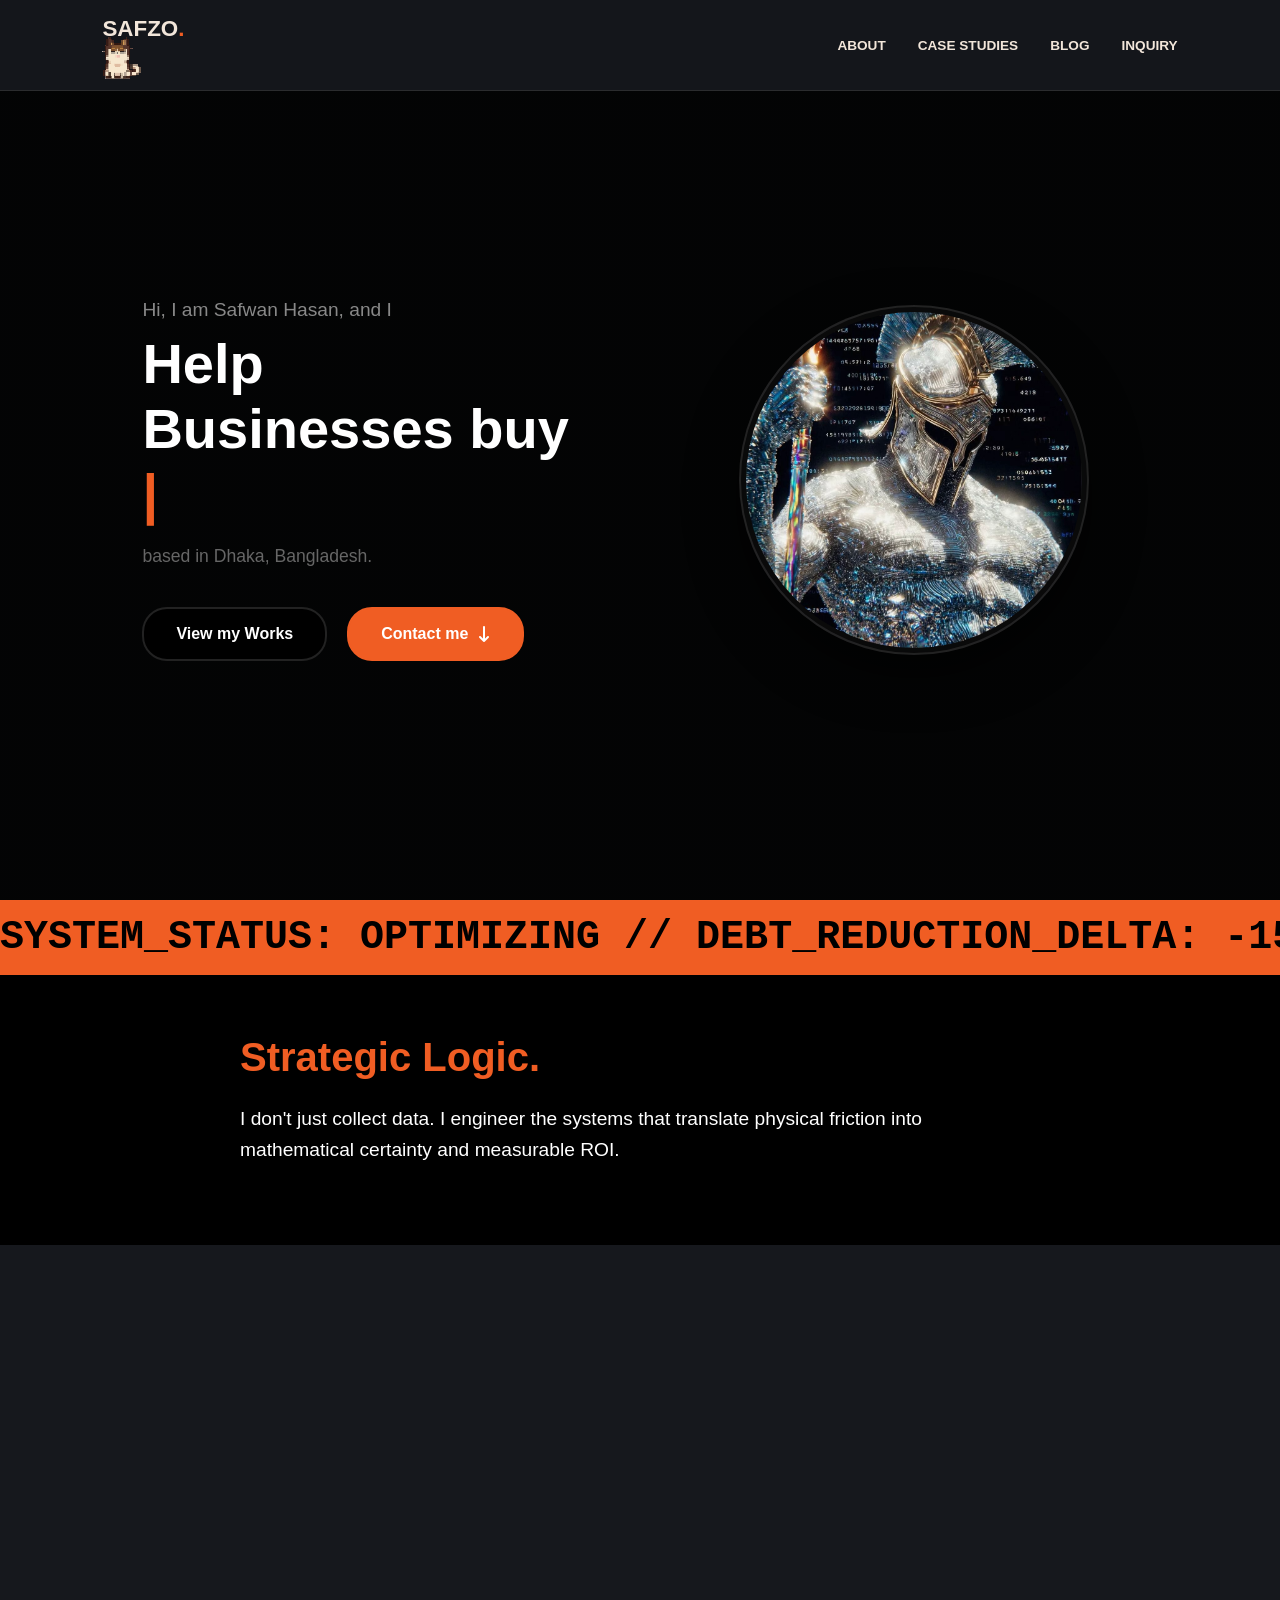
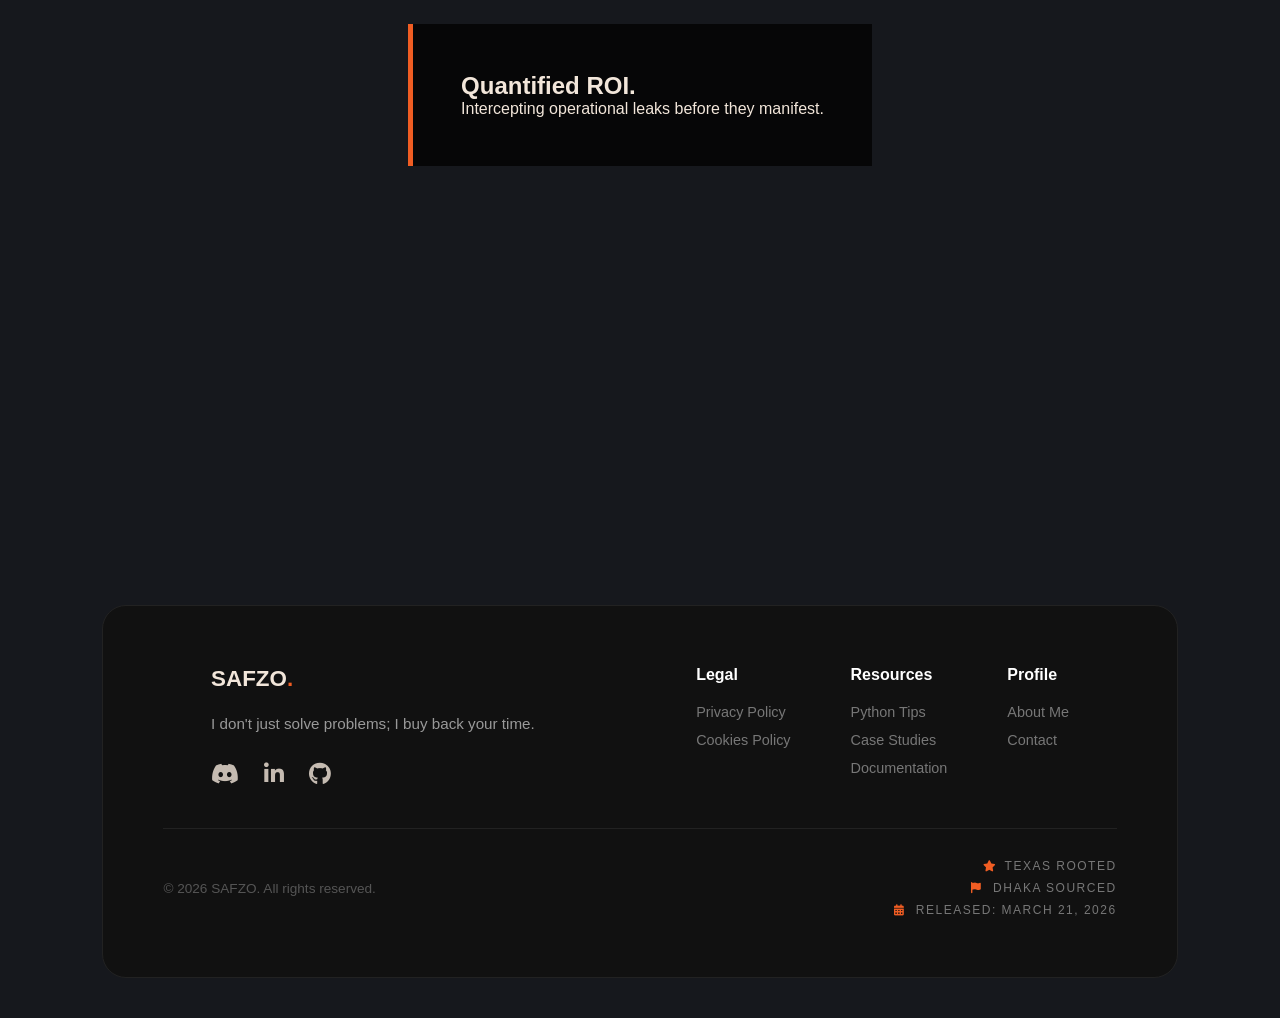
==== commit 60b679b7: "Remove duplicate logo link from index.html Removed duplicate logo link in the navigation." ====
--- a/index.html
+++ b/index.html
@@ -11,10 +11,10 @@
     <nav>
         <!-- Header -->
         <div class="pixel-pup-brand">
+            <a href="./index.html" class="logo">SAFZO<span>.</span></a>
             <div class="pixel-pup-canvas">
                 <div id="pixel-pup"></div>
             </div>
-            <a href="./index.html" class="logo">SAFZO<span>.</span></a>
         </div>
         
         <ul class="nav-links">
--- a/style.css
+++ b/style.css
@@ -16,41 +16,56 @@
 }
 
 /* --- PIXEL PAL --- */
-
-.nav-brand {
+.pixel-pup-container {
     display: flex;
     align-items: center;
-    gap: 12px; /* Space between pup and SAFZO */
-}
-
-.pixel-pal-wrapper {
-    width: 32px;  /* Size of one single dog frame */
+    gap: 12px;
+    padding: 10px;
+}
+
+.pixel-pup-canvas {
+    width: 32px;
     height: 32px;
     overflow: hidden;
-    image-rendering: pixelated; /* Keeps it crisp */
     position: relative;
-}
-
-.pup-sprite {
-    width: 160px; /* Total width: 5 frames * 32px */
+    /* Scales the 32px pup up slightly if you want it bigger */
+    transform: scale(1.5); 
+}
+
+#pixel-pup {
+    width: 128px; /* Total width of your 4-dog sheet */
     height: 32px;
-    background: url('assets/images/pups/spritesheet_white.png') no-repeat;
-    background-size: 160px 192px; /* Total sheet size */
+    background: url('pixel-pup.png') no-repeat;
     
-    /* This creates the 'Tamagotchi' animation */
-    animation: dogWalk 0.8s steps(5) infinite;
-}
-
-/* Move the background to show each frame */
-@keyframes dogWalk {
+    /* THE SURGICAL SECRET: Keeps pixels sharp */
+    image-rendering: pixelated;
+    image-rendering: crisp-edges;
+
+    /* Animation: 4 dogs in 1.2 seconds */
+    animation: pixel-pup-idle 1.2s steps(4) infinite;
+}
+
+.pixel-pup-logo {
+    font-weight: 900;
+    text-decoration: none;
+    color: #fff;
+    font-size: 1.5rem;
+}
+
+/* The Infinite Loop Math */
+@keyframes pixel-pup-idle {
     from { background-position: 0 0; }
-    to { background-position: -160px 0; }
-}
-
-/* The 'Interaction' - Pup jumps when you hover over the logo */
-.nav-brand:hover .pixel-pal-wrapper {
-    transform: translateY(-5px);
-    transition: transform 0.2s ease;
+    to { background-position: -128px 0; }
+}
+
+/* Interaction: Pup jumps when you hover the container */
+.pixel-pup-container:hover .pixel-pup-canvas {
+    animation: pixel-pup-jump 0.5s ease-in-out infinite;
+}
+
+@keyframes pixel-pup-jump {
+    0%, 100% { transform: scale(1.5) translateY(0); }
+    50% { transform: scale(1.5) translateY(-5px); }
 }
 
 /* --- NAVIGATION --- */
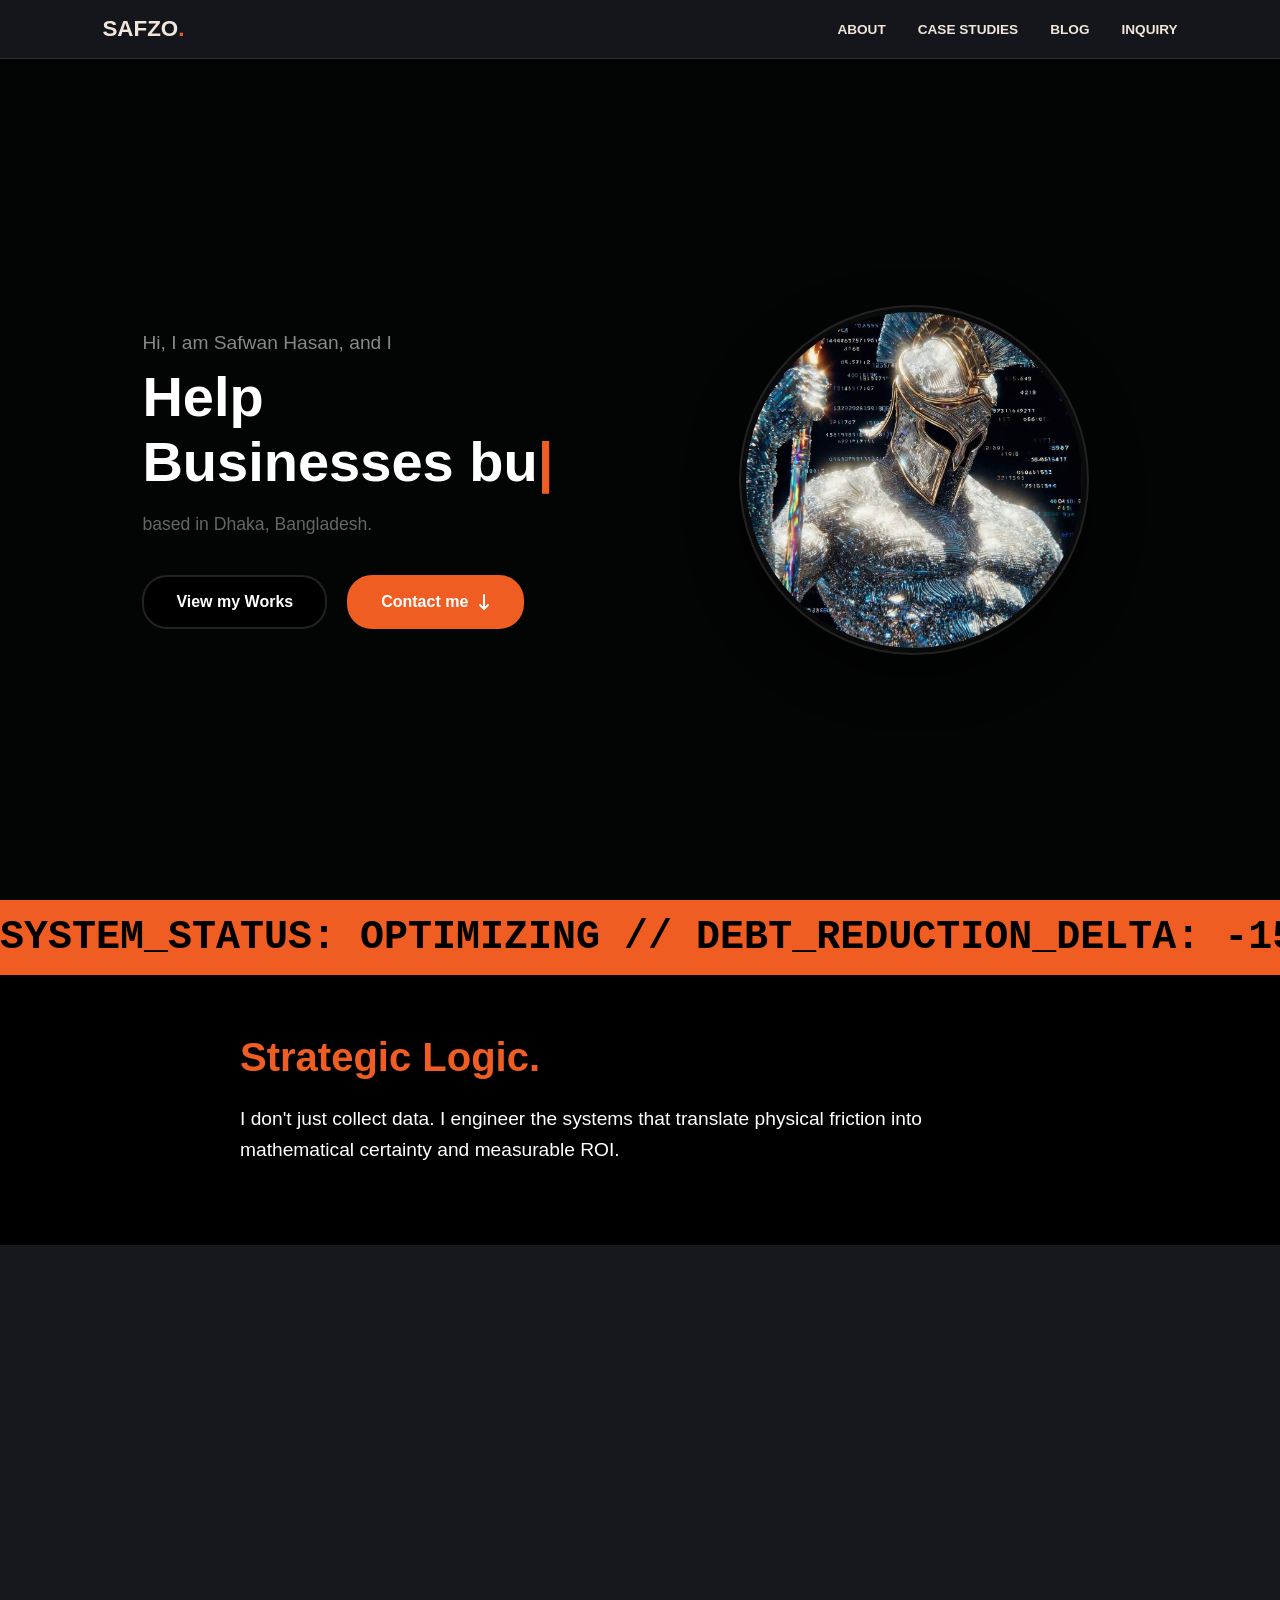
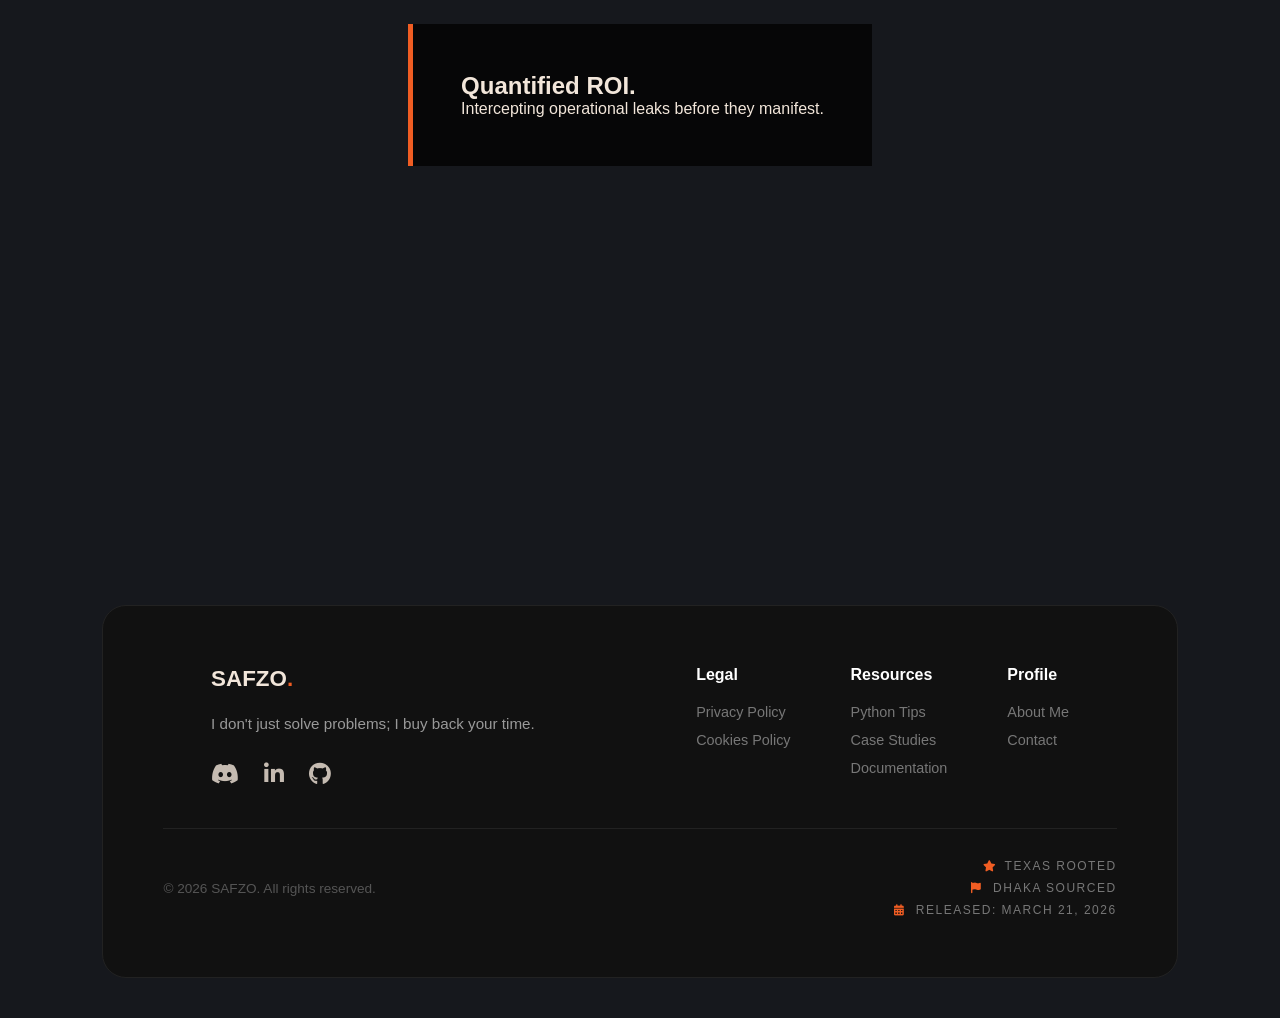
==== commit df21f8cc: "Update index.html" ====
--- a/index.html
+++ b/index.html
@@ -10,12 +10,12 @@
 <body>
     <nav>
         <!-- Header -->
-        <div class="pixel-pup-brand">
-            <a href="./index.html" class="logo">SAFZO<span>.</span></a>
-            <div class="pixel-pup-canvas">
+        <!--<div class="pixel-pup-brand">-->
+        <a href="./index.html" class="logo">SAFZO<span>.</span></a>
+            <!--<div class="pixel-pup-canvas">
                 <div id="pixel-pup"></div>
             </div>
-        </div>
+        </div>-->
         
         <ul class="nav-links">
             <li><a href="about.html">About</a></li>
--- a/style.css
+++ b/style.css
@@ -16,57 +16,65 @@
 }
 
 /* --- PIXEL PAL --- */
-.pixel-pup-container {
-    display: flex;
-    align-items: center;
-    gap: 12px;
-    padding: 10px;
-}
-
+
+
+/* --- Brand Container --- */
+.pixel-pup-brand {
+    display: flex;
+    align-items: center; /* Aligns pup and text on the same middle line */
+    gap: 12px; /* Space between SAFZO. and the Pup */
+    text-decoration: none;
+}
+
+/* --- The Logo --- */
+.logo {
+    font-weight: 900;
+    color: #fff;
+    text-decoration: none;
+    font-size: 1.5rem;
+    display: flex;
+    align-items: center;
+}
+
+/* --- The Pup Canvas --- */
 .pixel-pup-canvas {
     width: 32px;
     height: 32px;
     overflow: hidden;
-    position: relative;
-    /* Scales the 32px pup up slightly if you want it bigger */
-    transform: scale(1.5); 
-}
-
+    /* Keeping the 1.3x scale so it's readable but not bulky */
+    transform: scale(1.3);
+    /* Centers the 32x32 box visually with the text */
+    display: flex;
+    align-items: center;
+    justify-content: center;
+}
+
+/* --- The Sprite Animation --- */
 #pixel-pup {
-    width: 128px; /* Total width of your 4-dog sheet */
+    width: 128px; /* 4 frames x 32px */
     height: 32px;
     background: url('pixel-pup.png') no-repeat;
-    
-    /* THE SURGICAL SECRET: Keeps pixels sharp */
-    image-rendering: pixelated;
-    image-rendering: crisp-edges;
-
-    /* Animation: 4 dogs in 1.2 seconds */
+    image-rendering: pixelated; /* Essential for crispness */
     animation: pixel-pup-idle 1.2s steps(4) infinite;
 }
 
-.pixel-pup-logo {
-    font-weight: 900;
-    text-decoration: none;
-    color: #fff;
-    font-size: 1.5rem;
-}
-
-/* The Infinite Loop Math */
+/* --- Animation Frames --- */
 @keyframes pixel-pup-idle {
     from { background-position: 0 0; }
     to { background-position: -128px 0; }
 }
 
-/* Interaction: Pup jumps when you hover the container */
-.pixel-pup-container:hover .pixel-pup-canvas {
-    animation: pixel-pup-jump 0.5s ease-in-out infinite;
-}
-
-@keyframes pixel-pup-jump {
-    0%, 100% { transform: scale(1.5) translateY(0); }
-    50% { transform: scale(1.5) translateY(-5px); }
-}
+/* --- Interaction: Pup jumps when hovering the brand --- */
+.pixel-pup-brand:hover .pixel-pup-canvas {
+    animation: pupBounce 0.5s ease-in-out infinite;
+}
+
+@keyframes pupBounce {
+    0%, 100% { transform: scale(1.3) translateY(0); }
+    50% { transform: scale(1.3) translateY(-4px); }
+}
+
+
 
 /* --- NAVIGATION --- */
 nav {
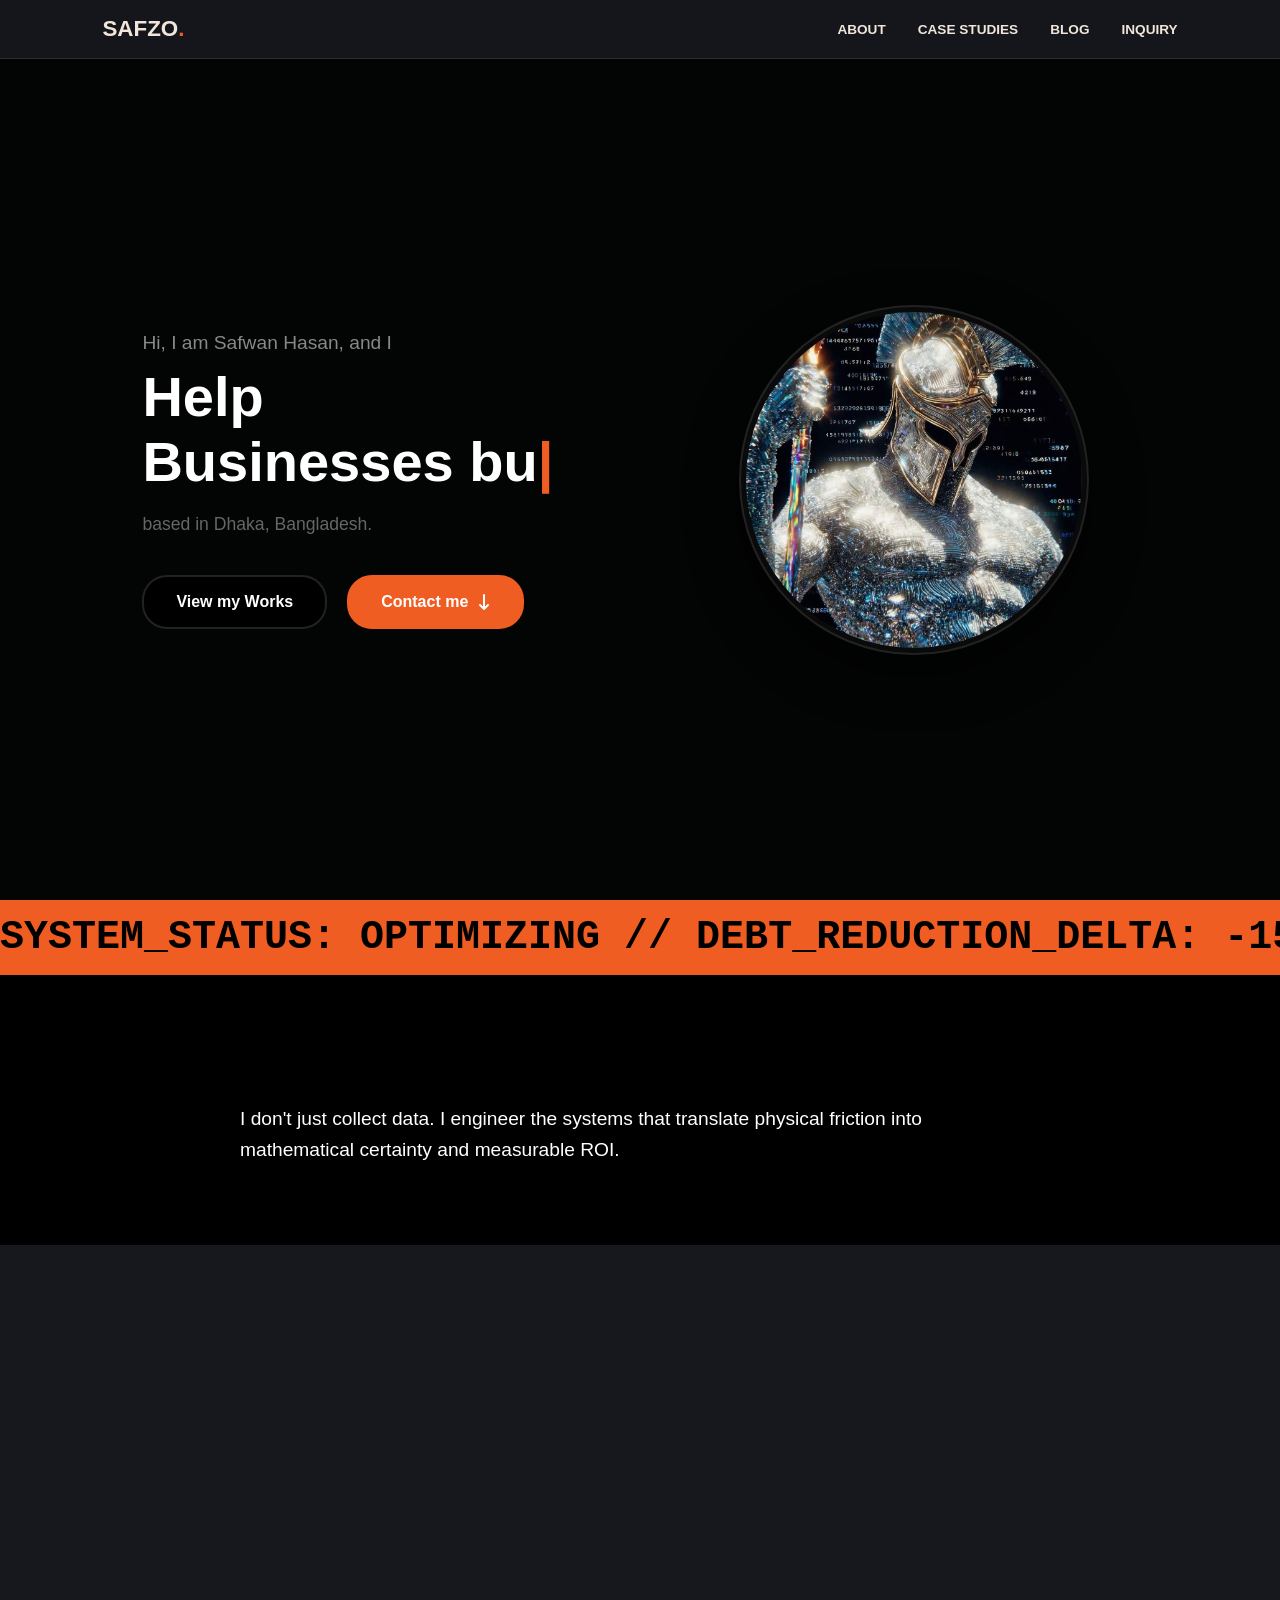
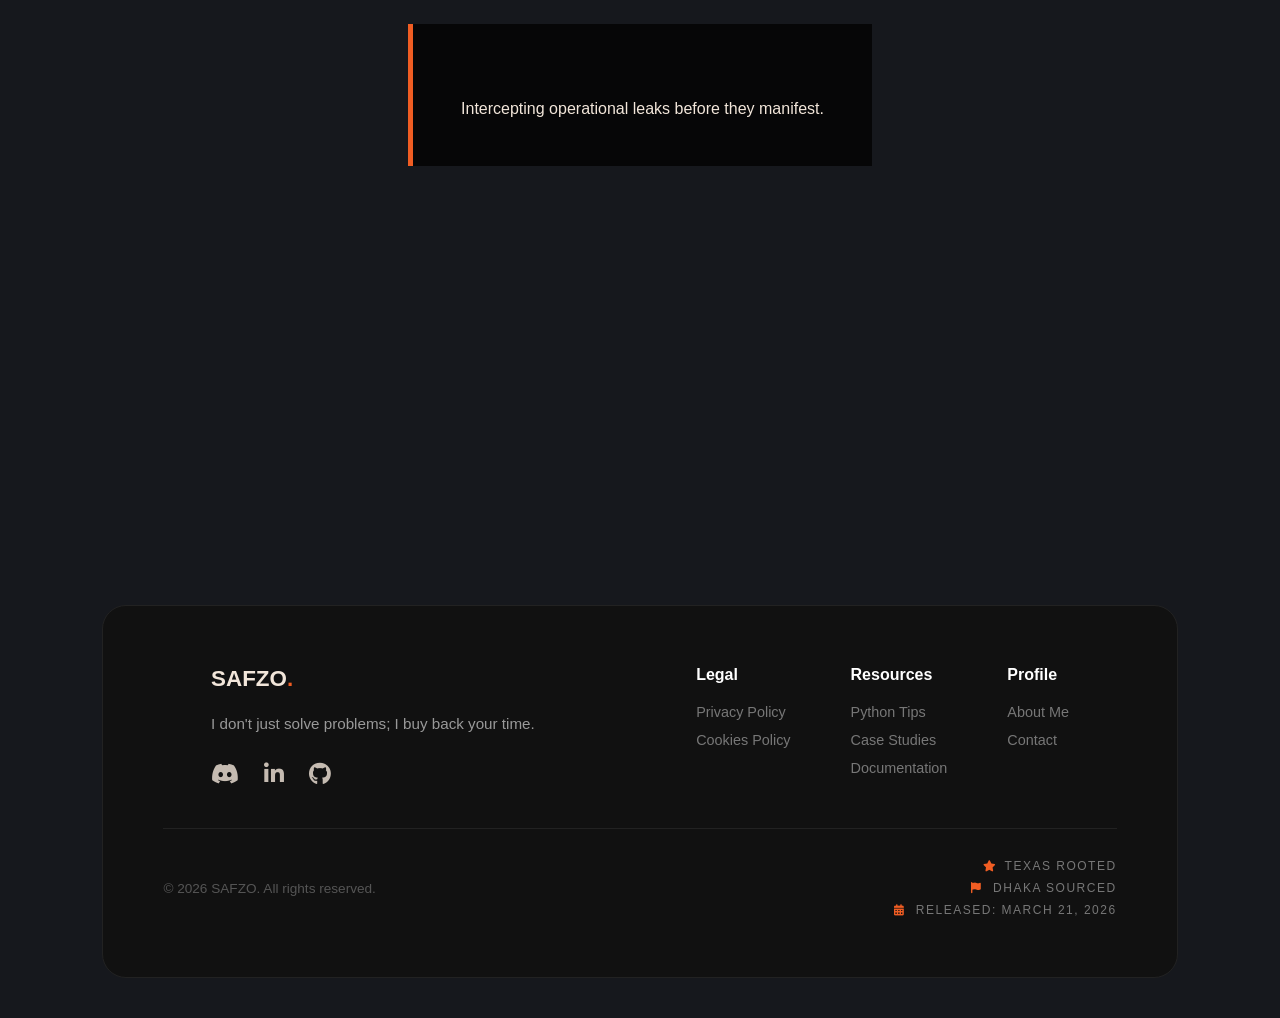
==== commit b905ca6a: "Add tilt-in-element class to headings" ====
--- a/index.html
+++ b/index.html
@@ -79,7 +79,7 @@
         </section>
     
         <div class="static-content-container">
-            <h2 class="strategic-title">Strategic Logic.</h2>
+            <h2 class="strategic-title tilt-in-element">Strategic Logic.</h2>
             <p class="strategic-text">
                 I don't just collect data. I engineer the systems that translate physical friction into mathematical certainty and measurable ROI.
             </p>
@@ -89,7 +89,7 @@
     <!-- Third Section -->
     <section class="parallax-bg" style="background-image: linear-gradient(rgba(0,0,0,0.6), rgba(0,0,0,0.6)), url('https://images.unsplash.com/photo-1504384308090-c894fdcc538d?q=80&w=2070');">
         <div class="content-card">
-            <h2>Quantified ROI.</h2>
+            <h2 class = "tilt-in-element">Quantified ROI.</h2>
             <p>Intercepting operational leaks before they manifest.</p>
         </div>
     </section>
--- a/style.css
+++ b/style.css
@@ -72,6 +72,24 @@
 @keyframes pupBounce {
     0%, 100% { transform: scale(1.3) translateY(0); }
     50% { transform: scale(1.3) translateY(-4px); }
+}
+
+
+/* --- Heading transitions --- */
+
+/* The initial hidden state */
+.tilt-in-element {
+    opacity: 0;
+    /* This creates the 'tilted' look. Adjust 20deg to your liking */
+    transform: perspective(1000px) rotateX(-20deg) translateY(30px);
+    transition: transform 0.8s cubic-bezier(0.22, 1, 0.36, 1), opacity 0.8s ease-out;
+    will-change: transform, opacity;
+}
+
+/* The active 'triggered' state */
+.tilt-in-element.is-visible {
+    opacity: 1;
+    transform: perspective(1000px) rotateX(0deg) translateY(0);
 }
 
 
